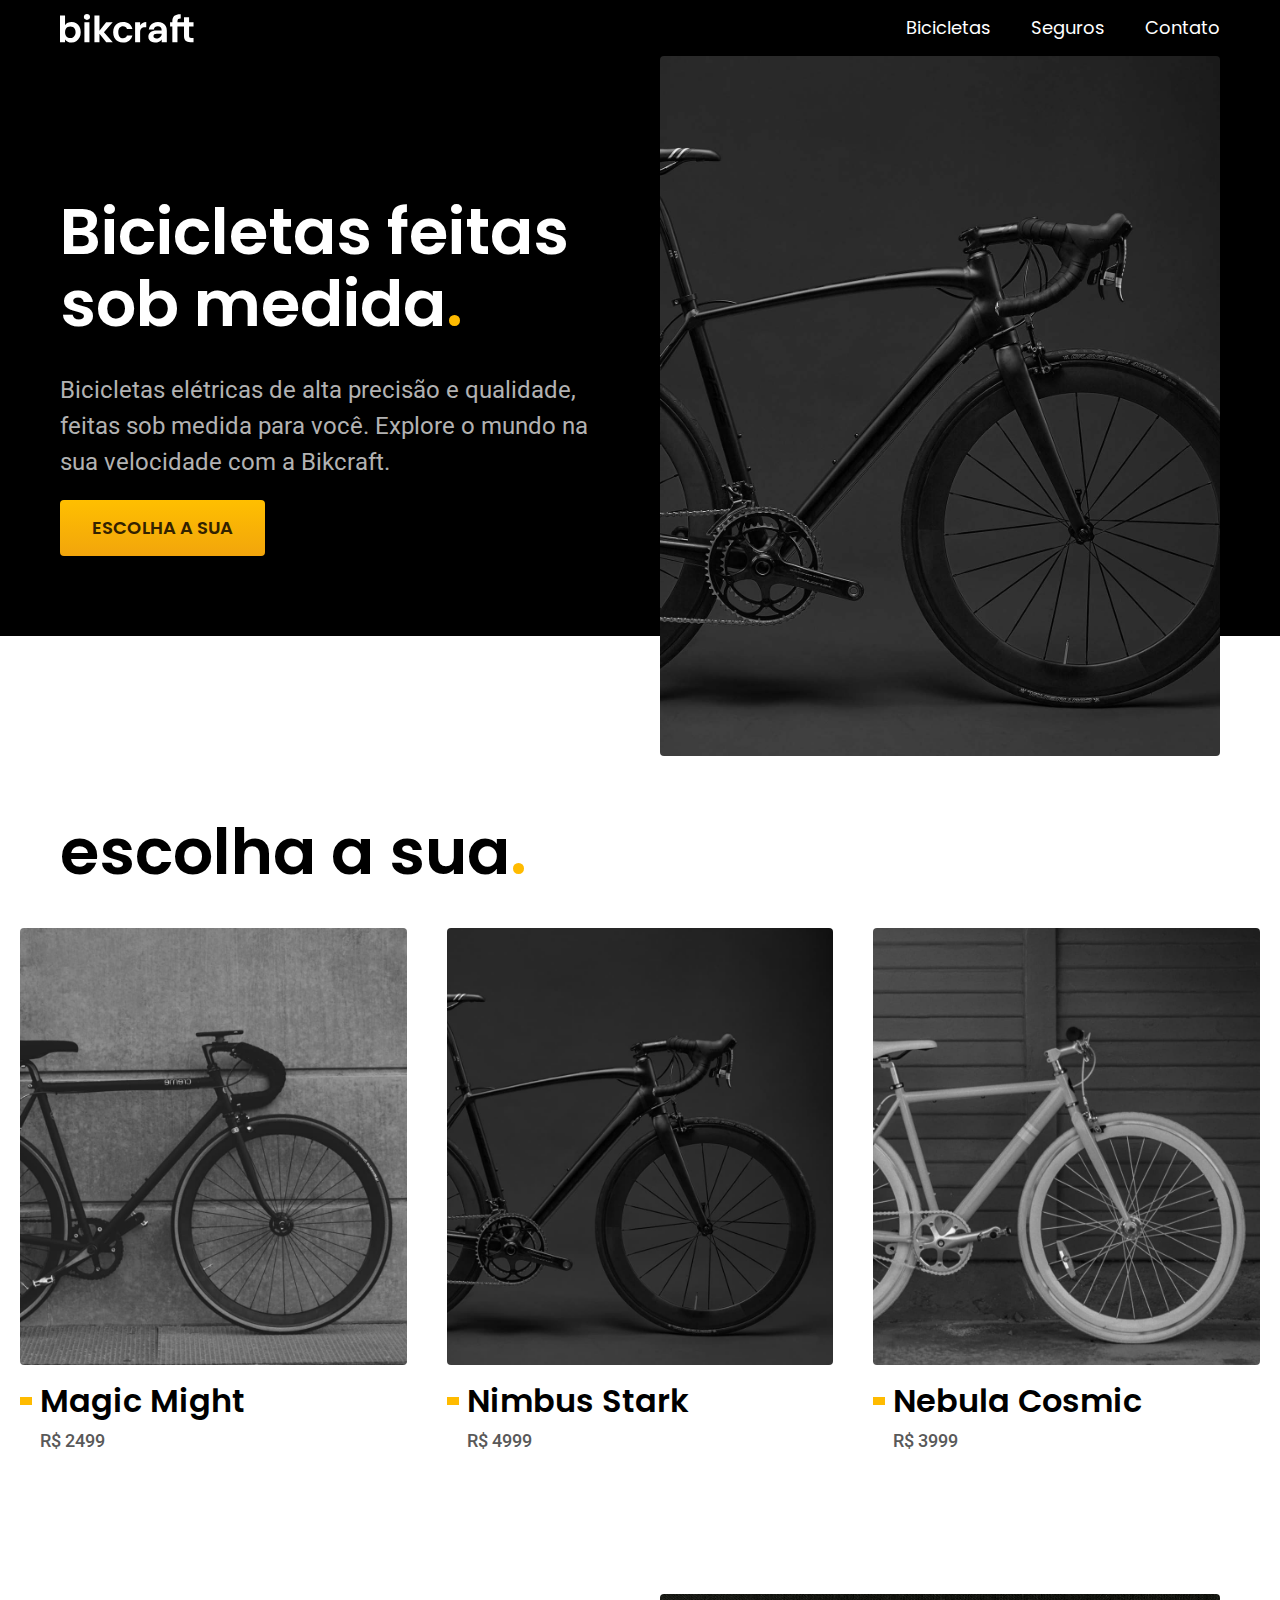
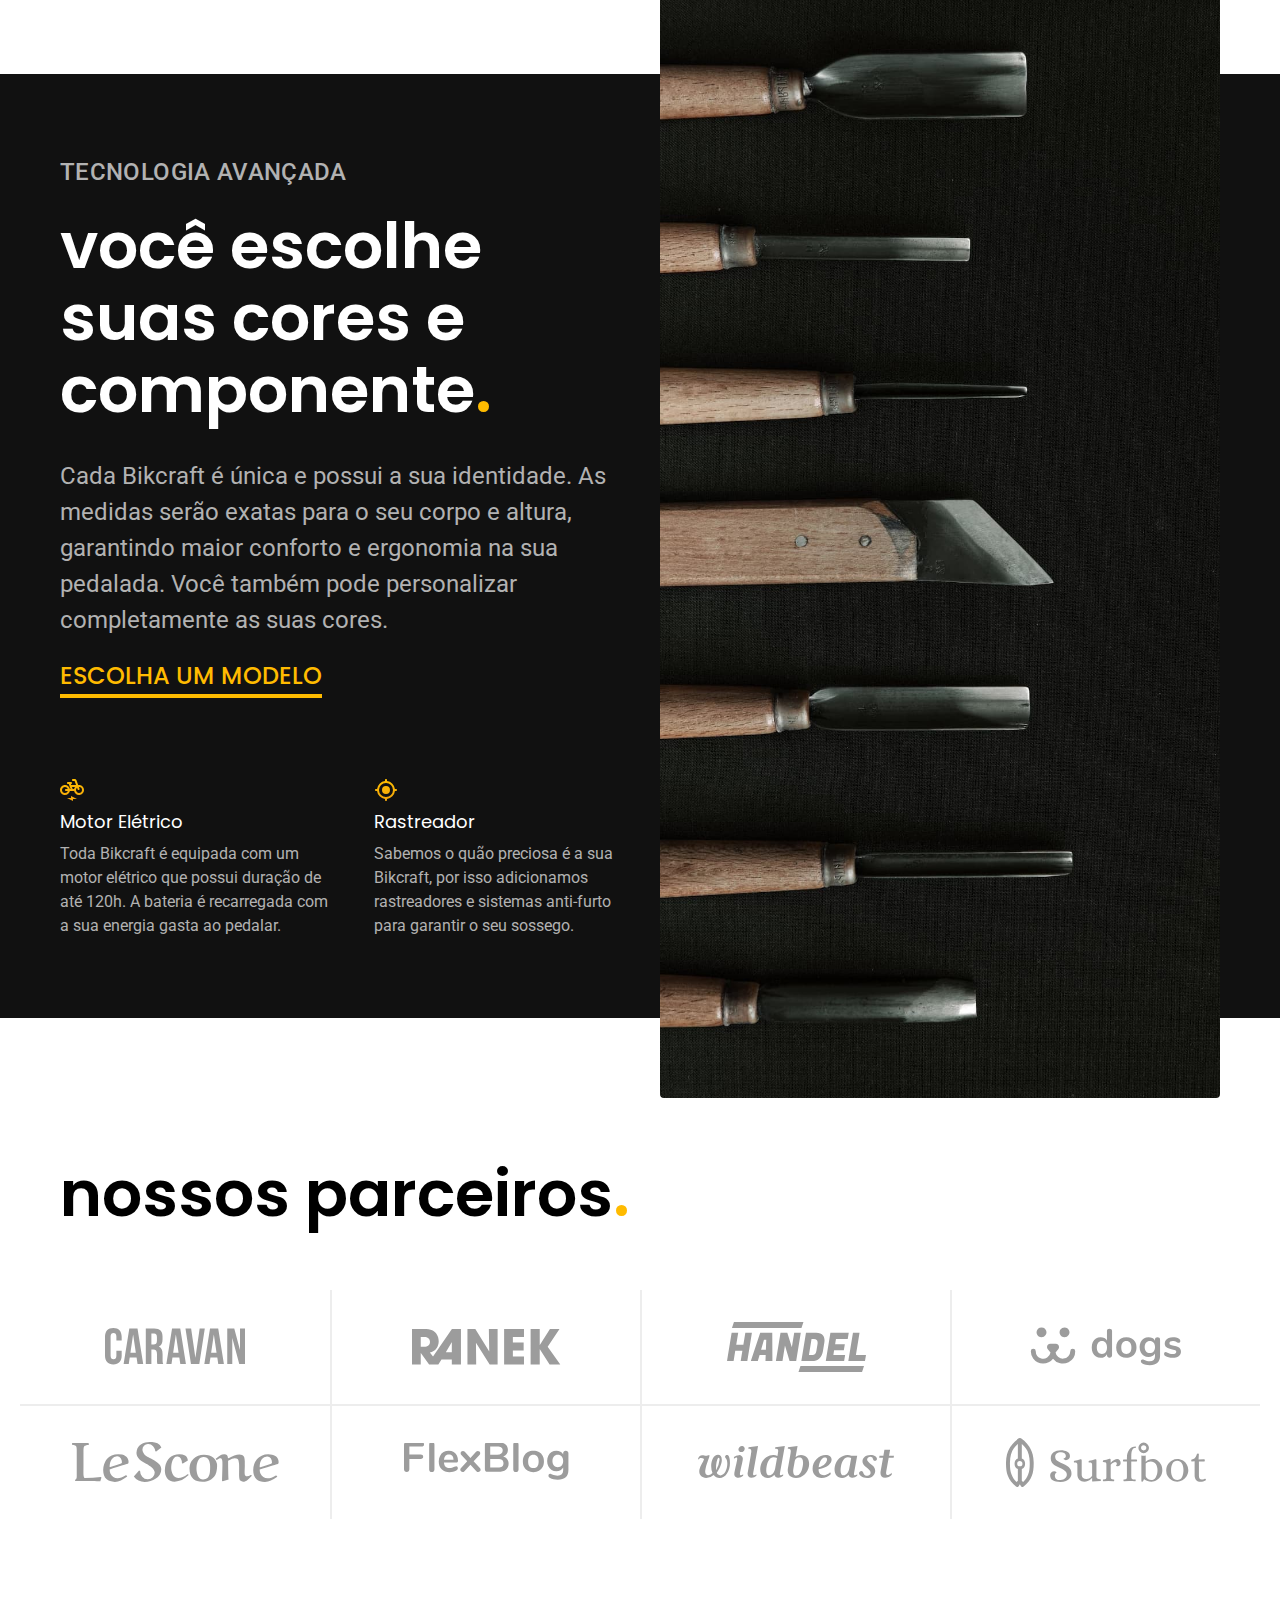
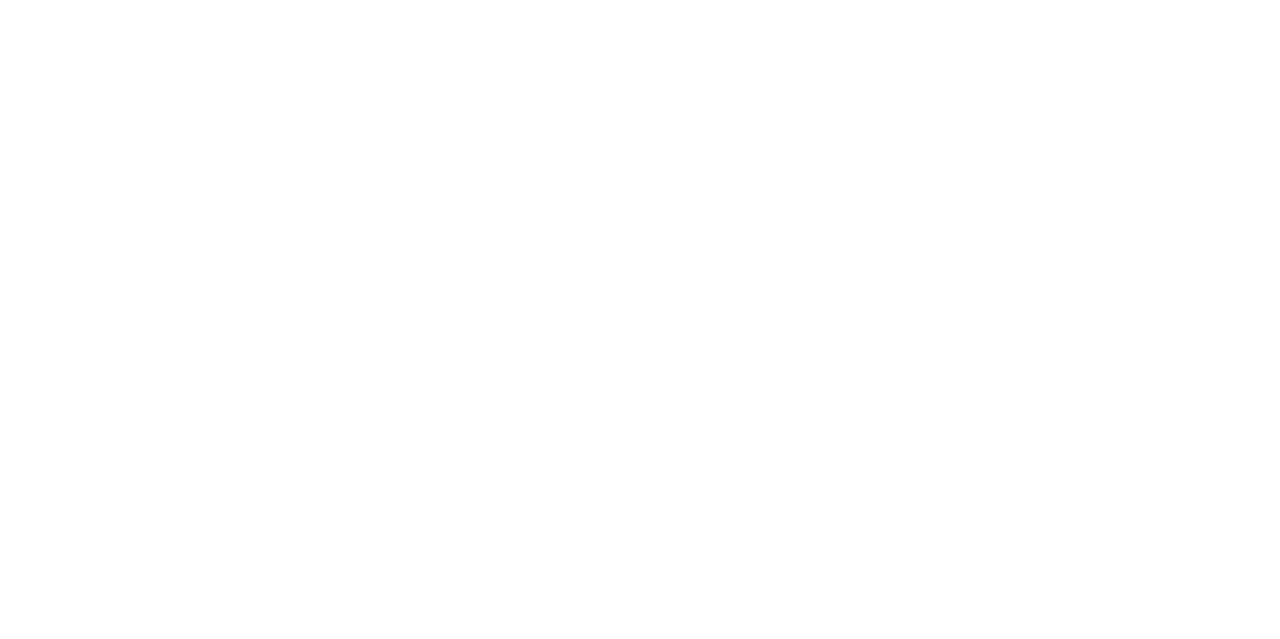
==== index.html @ c8e13d0a "partners section" ====
<!DOCTYPE html>
<html lang="pt-br">

<head>
  <meta charset="UTF-8">
  <meta http-equiv="X-UA-Compatible" content="IE=edge">
  <meta name="viewport" content="width=device-width, initial-scale=1.0">
  <meta name="description" content="Bicicletas elétricas de alta precisão e qualidade, feitas sob medida para você. Explore o mundo na sua velocidade com a Bikcraft.">
  <title>Bikcraft - Bicicletas Elétricas</title>
  <link rel="stylesheet" href="./css/style.css">
  <link rel="preconnect" href="https://fonts.googleapis.com">
  <link rel="preconnect" href="https://fonts.gstatic.com" crossorigin>
  <link href="https://fonts.googleapis.com/css2?family=Poppins:wght@400;600&family=Roboto:wght@400;500&display=swap" rel="stylesheet">
</head>

<body>

  <header class="header-bg">
    <div class="header container">
      <a href="./">
        <img src="./img/bikcraft.svg" alt="Bikcraft">
      </a>
      <nav aria-label="primaria">
        <ul class="header-menu font-1-m">
          <li><a href="./bicicletas.html">Bicicletas</a></li>
          <li><a href="./seguros.html">Seguros</a></li>
          <li><a href="./contato.html">Contato</a></li>
        </ul>
      </nav>
    </div>
  </header>

  <main class="intro-bg">
    <div class="intro container">
      <div class="intro-conteudo">
        <h1 class="font-1-xxl">Bicicletas feitas sob medida<span>.</span>
        </h1>
        <p class="font-2-l">Bicicletas elétricas de alta precisão e qualidade, feitas sob medida para você. Explore o mundo na sua velocidade com a Bikcraft.</p>
        <a class="botao" href="./bicicletas.html">Escolha a sua</a>
      </div>
      <div class="intro-img">
        <img src="./img/fotos/introducao.jpg" alt="Bicileta elétrica preta">
      </div>
    </div>
  </main>

  <article class="bicycle-list">
    <h2 class="container font-1-xxl">escolha a sua<span class="cor-p1">.</span></h2>

    <ul>
      <li>
        <a href="./bicycles/magic.html">
          <img src="./img/bicicletas/magic-home.jpg" alt="bicicleta preta">
          <h3 class="font-1-xl">Magic Might</h3>
          <span class="font-2-m cor-8">R$ 2499</span>
        </a>
      </li>

      <li>
        <a href="./bicycles/nimbus.html">
          <img src="./img/bicicletas/nimbus-home.jpg" alt="bicicleta preta">
          <h3 class="font-1-xl">Nimbus Stark</h3>
          <span class="font-2-m cor-8">R$ 4999</span>
        </a>
      </li>

      <li>
        <a href="./bicycles/nebula.html">
          <img src="./img/bicicletas/nebula-home.jpg" alt="bicicleta preta">
          <h3 class="font-1-xl">Nebula Cosmic</h3>
          <span class="font-2-m cor-8">R$ 3999</span>
        </a>
      </li>
    </ul>
  </article>

  <article class="tecnology-bg">
    <div class="tecnology container">
      <div class="tecnology-content">
        <span class="font-2-l-b cor-5">Tecnologia Avançada</span>
        <h2 class="font-1-xxl cor-0">
          você escolhe suas cores e componente<span class="cor-p1">.</span>
        </h2>
        <p class="font-2-l cor-5">
          Cada Bikcraft é única e possui a sua identidade. As medidas serão exatas para o seu corpo e altura, garantindo maior conforto e ergonomia na sua pedalada. Você também pode personalizar completamente as suas cores.
        </p>
        <a class="link" href="./bicicletas.html">Escolha um modelo</a>
        <div class="tecnology-advantages">
          <div>
            <img src="./img/icones/eletrica.svg" alt="">
            <h3 class="font-1-m cor-0">Motor Elétrico</h3>
            <p class="font-2-s cor-5">
              Toda Bikcraft é equipada com um motor elétrico que possui duração de até 120h. A bateria é recarregada com a sua energia gasta ao pedalar.
            </p>
          </div>
          <div>
            <img src="./img/icones/rastreador.svg" alt="">
            <h3 class="font-1-m cor-0">Rastreador</h3>
            <p class="font-2-s cor-5">
              Sabemos o quão preciosa é a sua Bikcraft, por isso adicionamos rastreadores e sistemas anti-furto para garantir o seu sossego.
            </p>
          </div>
        </div>
      </div>
      <div class="tecnology-image">
        <img src="./img/fotos/tecnologia.jpg" alt="ferramentas para construção das bicicletas">
      </div>
    </div>
  </article>

  <section class="partners" aria-label="Nossos Parceiros">
    <h2 class="container font-1-xxl">nossos parceiros<span class="cor-p1">.</span></h2>

    <ul>
      <li><img src="./img/parceiros/caravan.svg" alt="Caravan"></li>
      <li><img src="./img/parceiros/ranek.svg" alt="Ranek"></li>
      <li><img src="./img/parceiros/handel.svg" alt="Handel"></li>
      <li><img src="./img/parceiros/dogs.svg" alt="Dogs"></li>
      <li><img src="./img/parceiros/lescone.svg" alt="Lescone"></li>
      <li><img src="./img/parceiros/flexblog.svg" alt="Flexblog"></li>
      <li><img src="./img/parceiros/wildbeast.svg" alt="Wildbeast"></li>
      <li><img src="./img/parceiros/surfbot.svg" alt="Surfbot"></li>
    </ul>

  </section>

</body>

</html>
---- css/style.css ----
/******************** GENERAL ********************/
@import './general/general.css';
@import './general/header.css';
@import './utilities/components.css';
@import './utilities/typography.css';
@import './utilities/colors.css';

/********************** HOME *********************/
@import './home/introduction.css';
@import './home/tecnology.css';
@import './home/partners.css';

/********************** BICYCLES *********************/
@import './bicycle/bicycle-list.css';
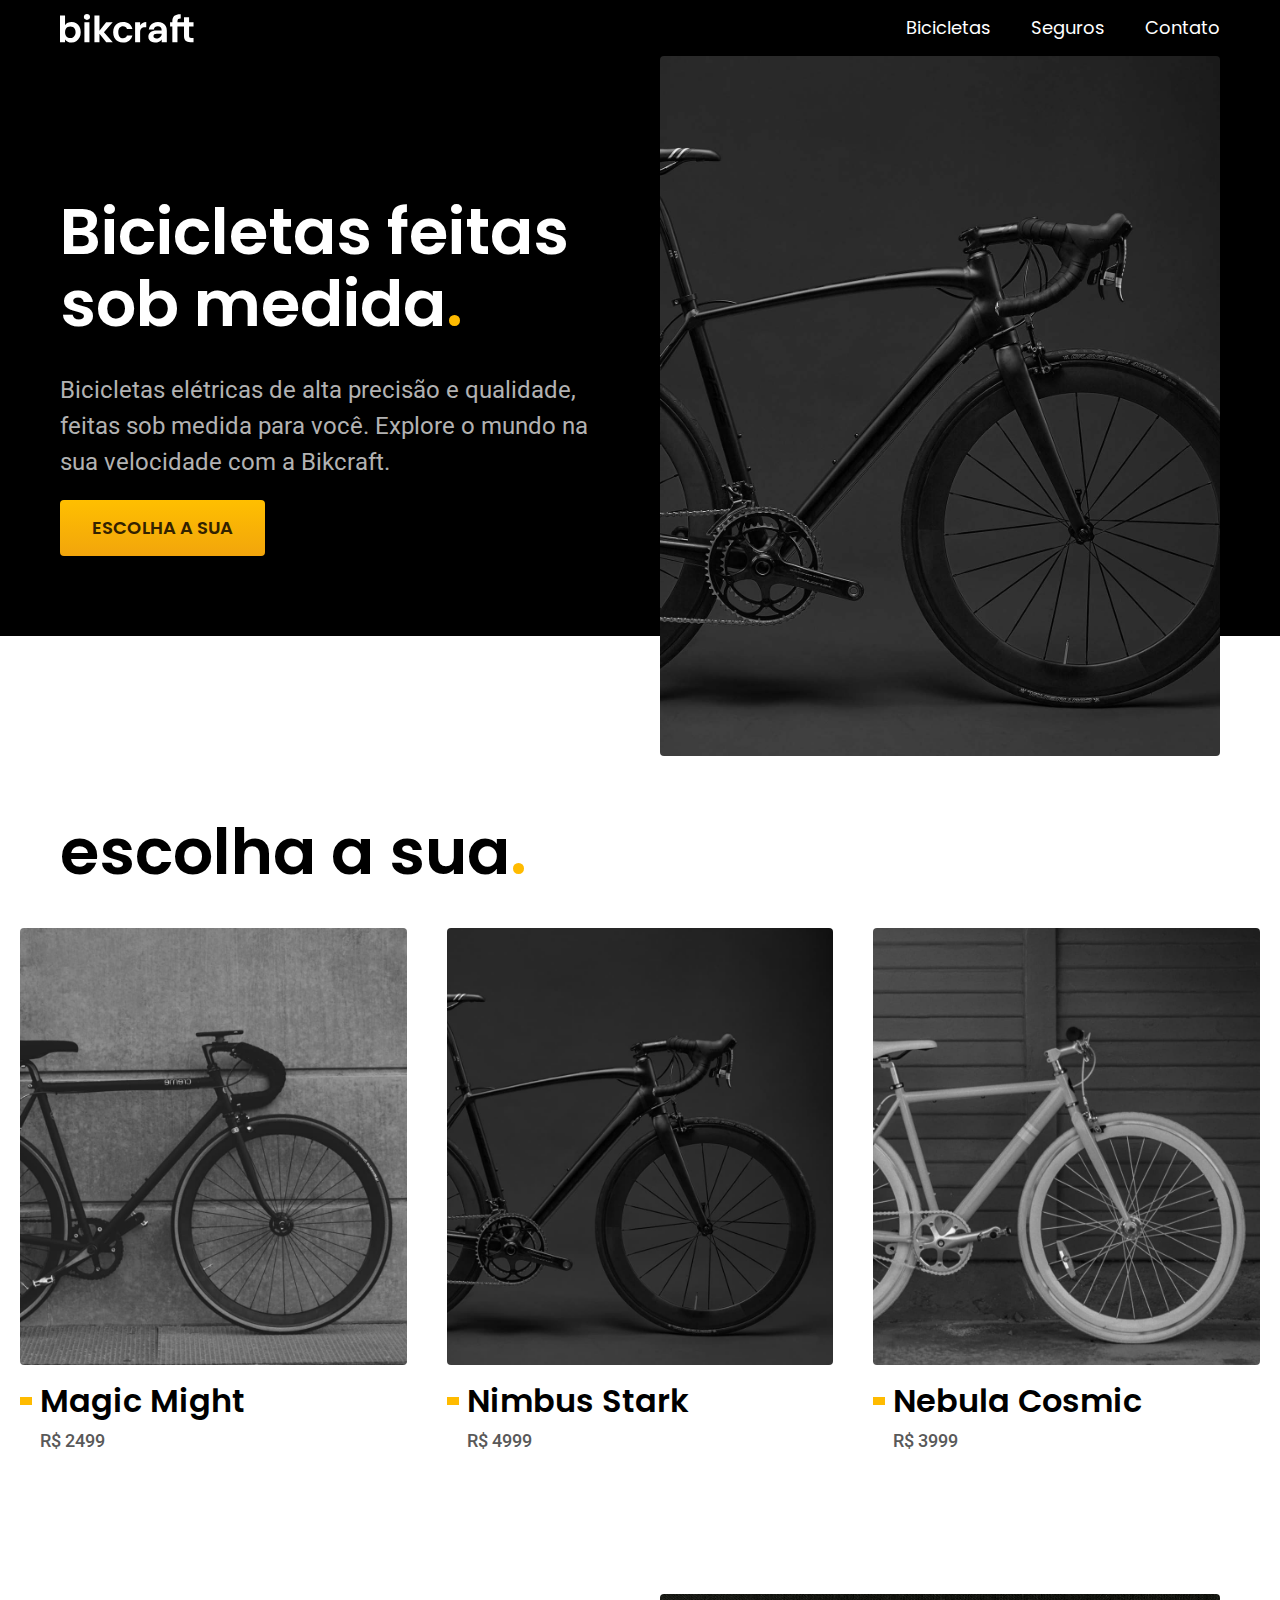
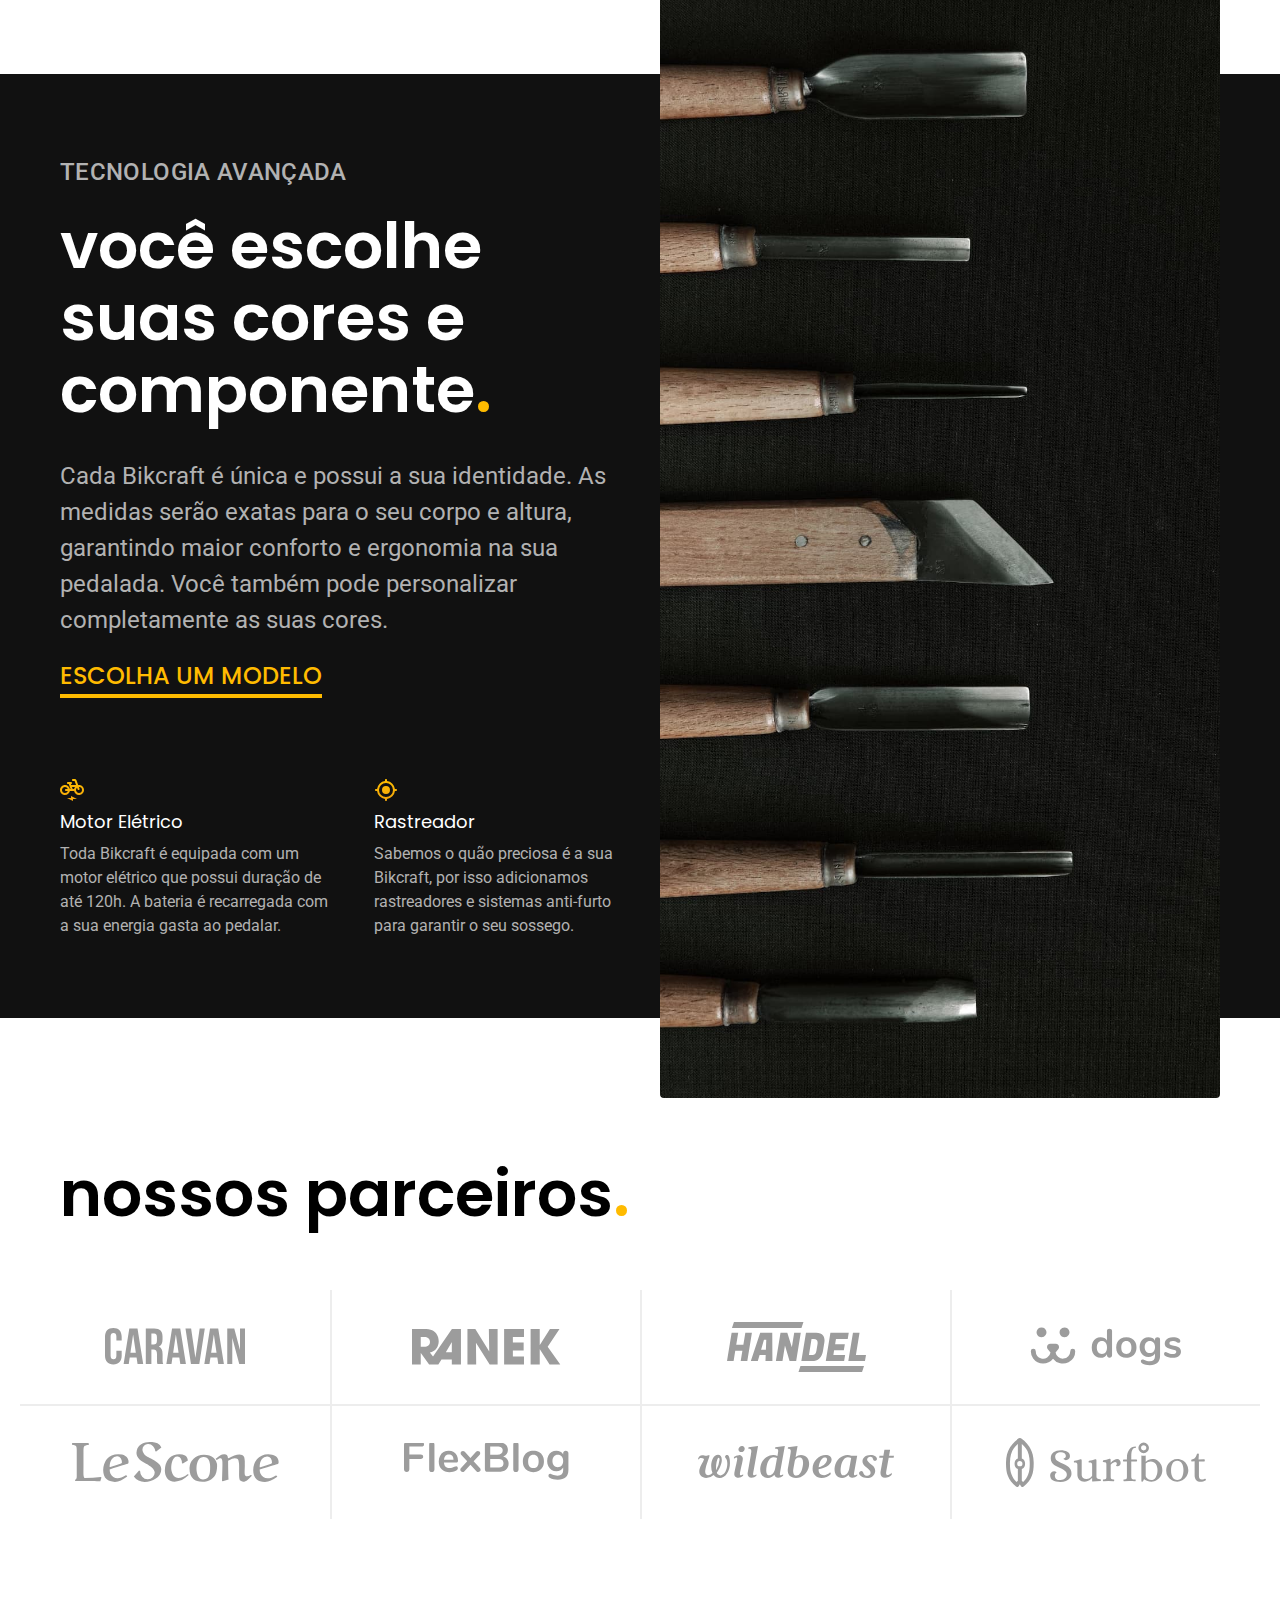
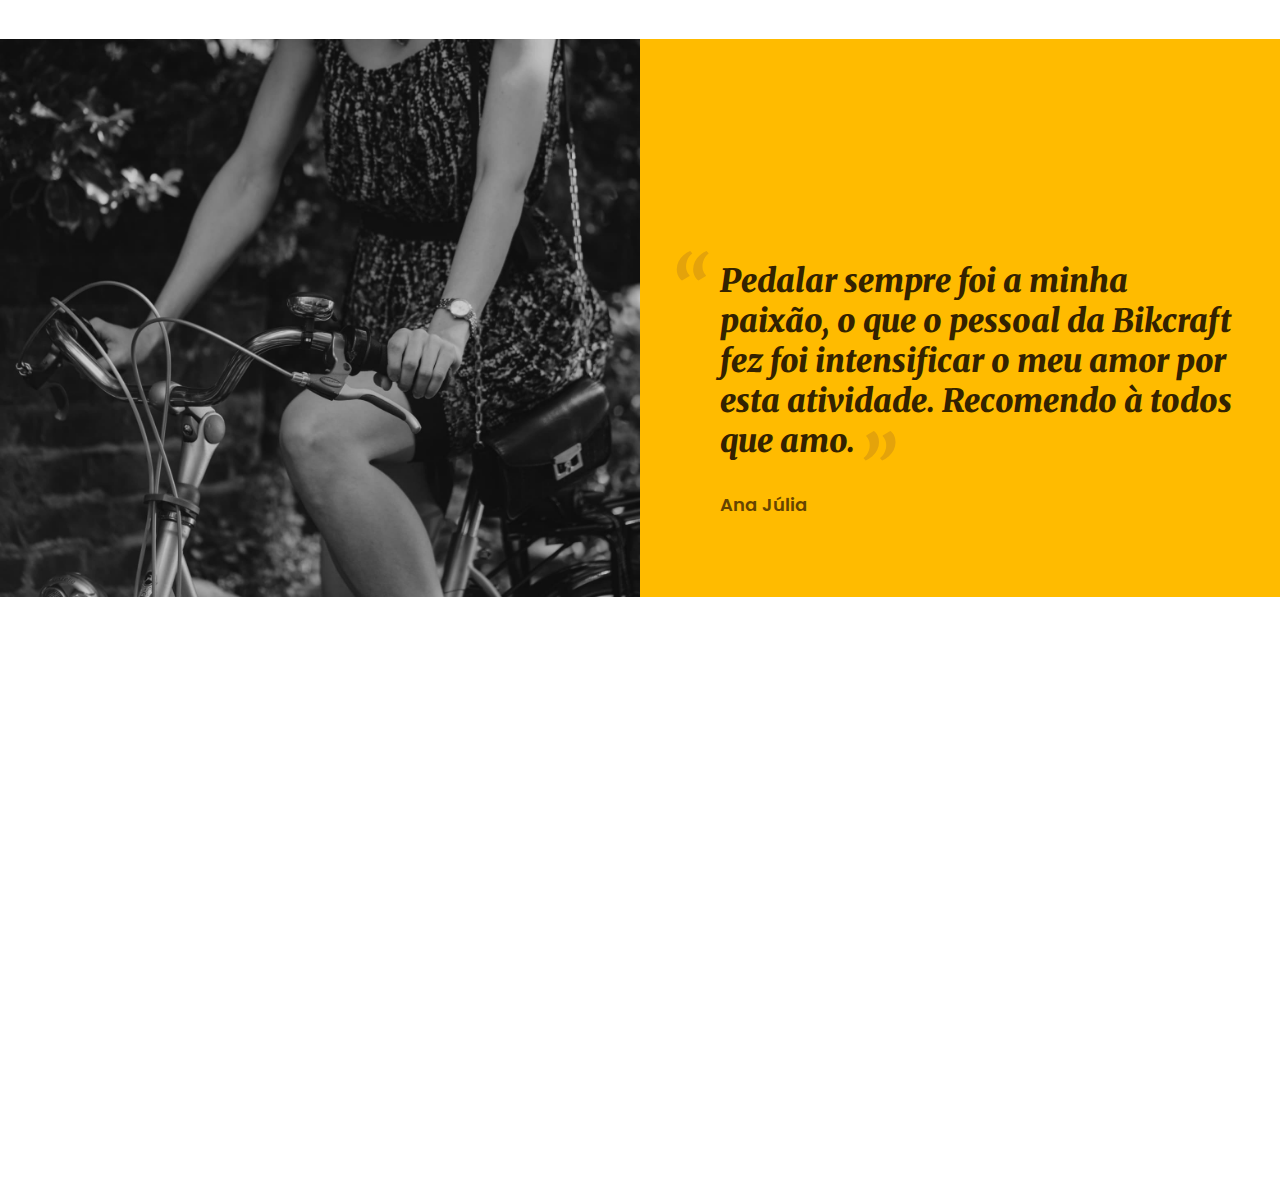
==== commit d1807560: "testimonial" ====
--- a/index.html
+++ b/index.html
@@ -10,7 +10,7 @@
   <link rel="stylesheet" href="./css/style.css">
   <link rel="preconnect" href="https://fonts.googleapis.com">
   <link rel="preconnect" href="https://fonts.gstatic.com" crossorigin>
-  <link href="https://fonts.googleapis.com/css2?family=Poppins:wght@400;600&family=Roboto:wght@400;500&display=swap" rel="stylesheet">
+  <link href="https://fonts.googleapis.com/css2?family=Merriweather:ital,wght@1,900&family=Poppins:ital,wght@0,400;1,600&family=Roboto:wght@400;500&display=swap" rel="stylesheet">
 </head>
 
 <body>
@@ -110,7 +110,6 @@
 
   <section class="partners" aria-label="Nossos Parceiros">
     <h2 class="container font-1-xxl">nossos parceiros<span class="cor-p1">.</span></h2>
-
     <ul>
       <li><img src="./img/parceiros/caravan.svg" alt="Caravan"></li>
       <li><img src="./img/parceiros/ranek.svg" alt="Ranek"></li>
@@ -121,7 +120,18 @@
       <li><img src="./img/parceiros/wildbeast.svg" alt="Wildbeast"></li>
       <li><img src="./img/parceiros/surfbot.svg" alt="Surfbot"></li>
     </ul>
+  </section>
 
+  <section class="testimonial" aria-label="Depoimentos">
+    <div>
+      <img src="./img/fotos/depoimento.jpg" alt="Pessoa pedalando bicleta Bikecraft">
+    </div>
+    <div class="testimonial-content">
+      <blockquote class="font-1-xl cor-p5">
+        <p>Pedalar sempre foi a minha paixão, o que o pessoal da Bikcraft fez foi intensificar o meu amor por esta atividade. Recomendo à todos que amo.</p>
+      </blockquote>
+      <span class="font-1-m-b cor-p4">Ana Júlia</span>
+    </div>
   </section>
 
 </body>
--- a/css/style.css
+++ b/css/style.css
@@ -9,6 +9,7 @@
 @import './home/introduction.css';
 @import './home/tecnology.css';
 @import './home/partners.css';
+@import './home/testimonial.css';
 
 /********************** BICYCLES *********************/
 @import './bicycle/bicycle-list.css';
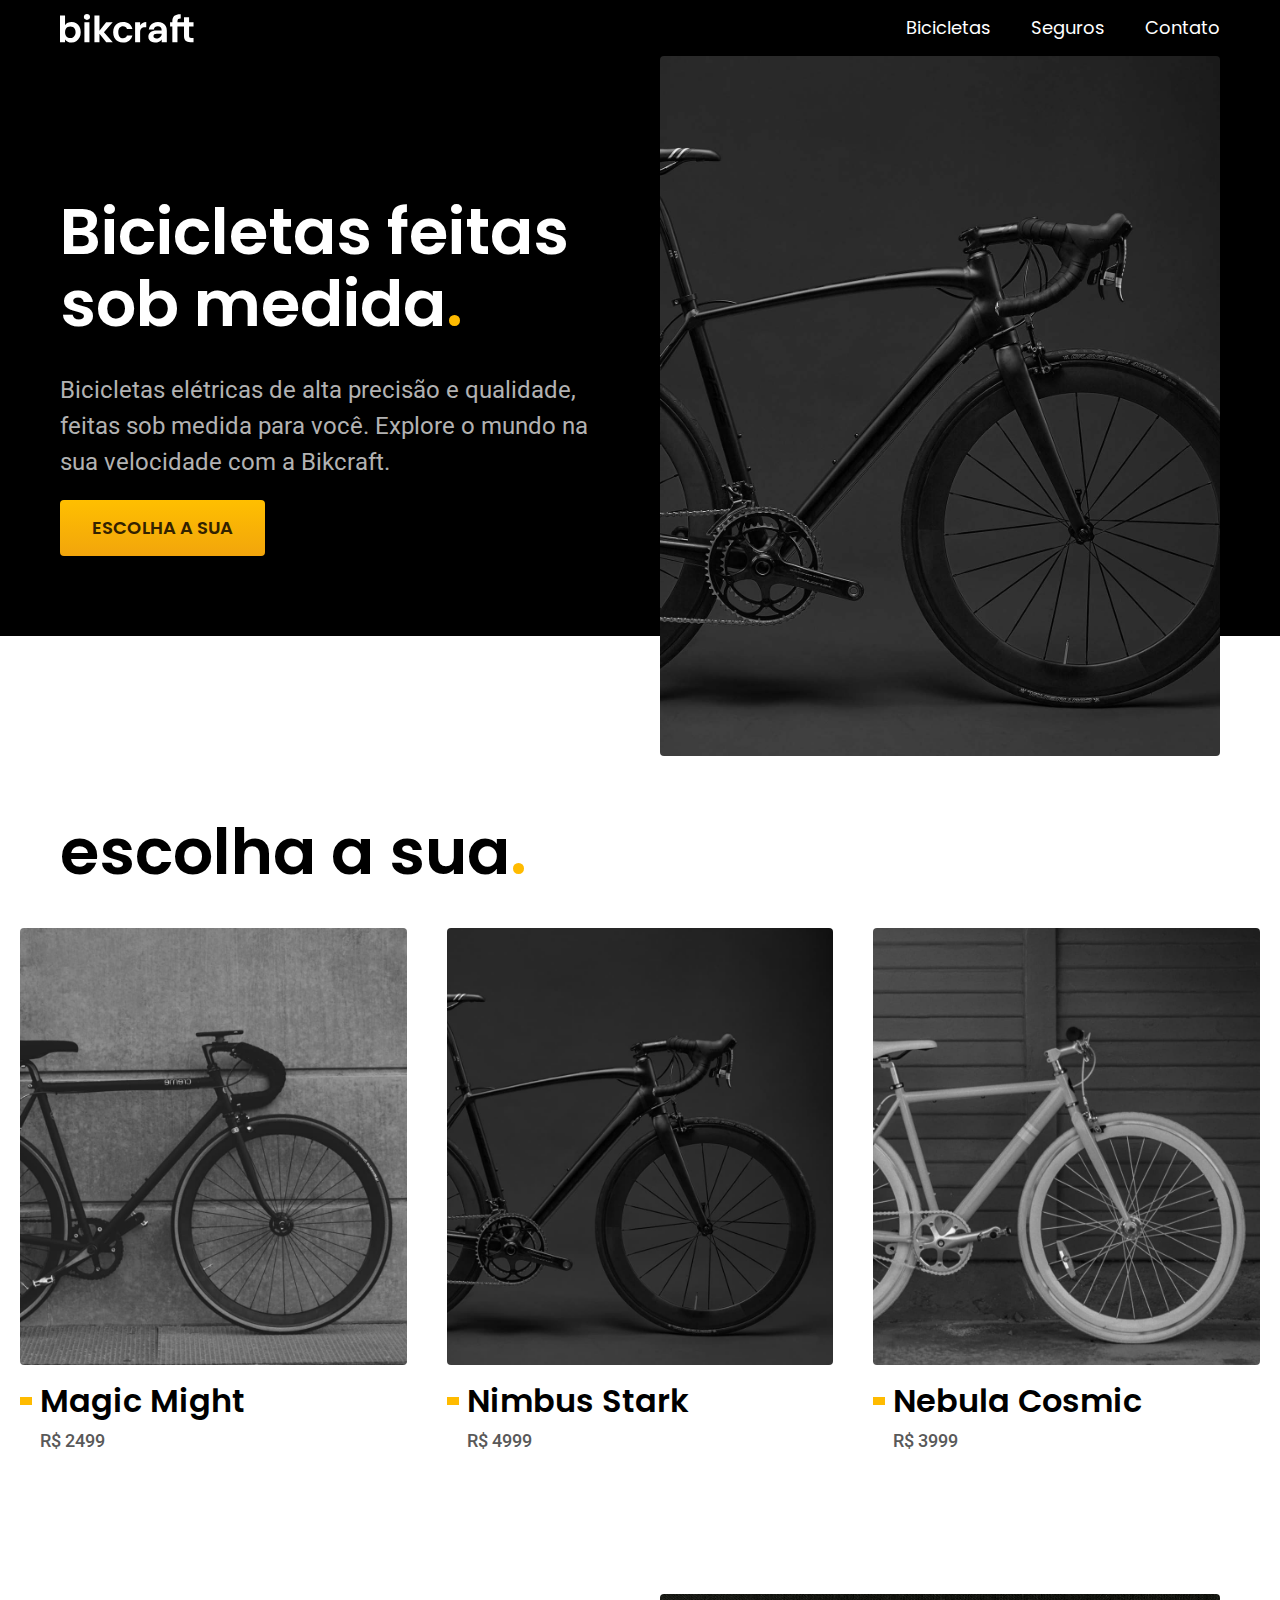
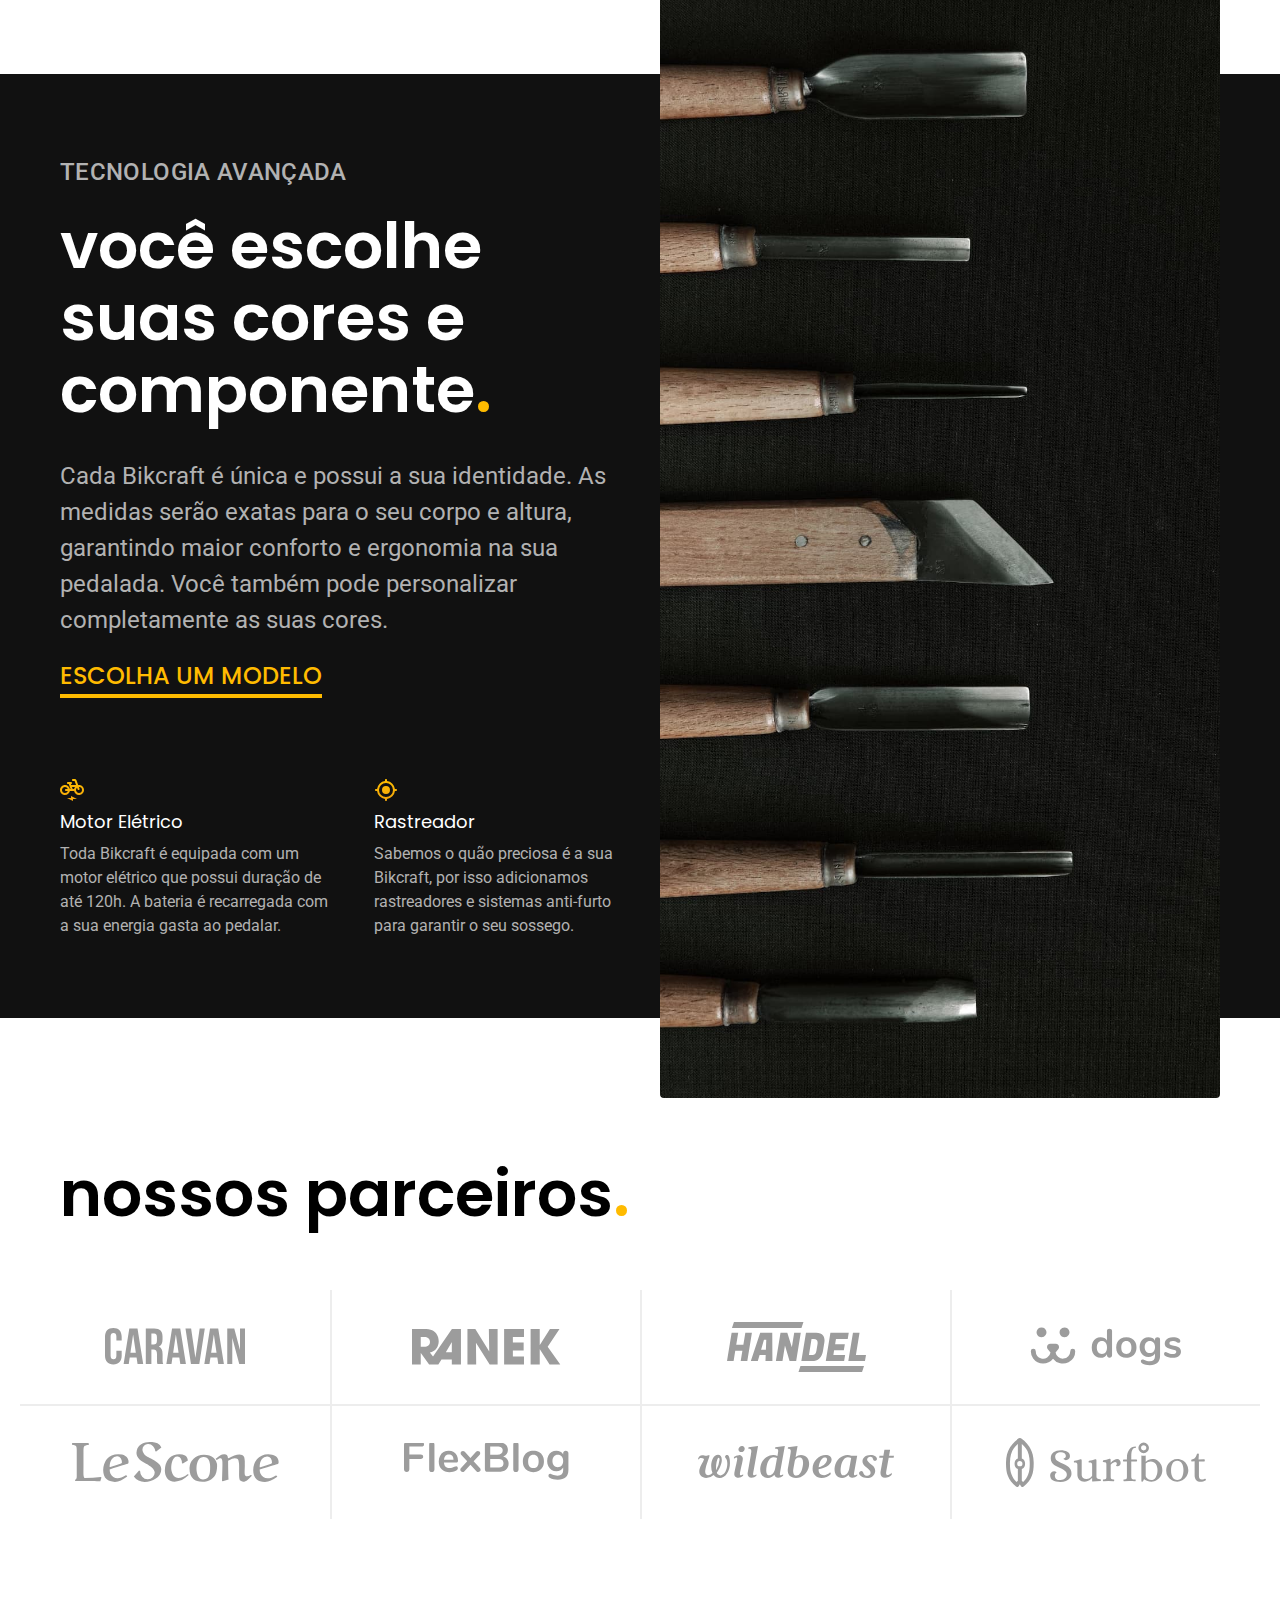
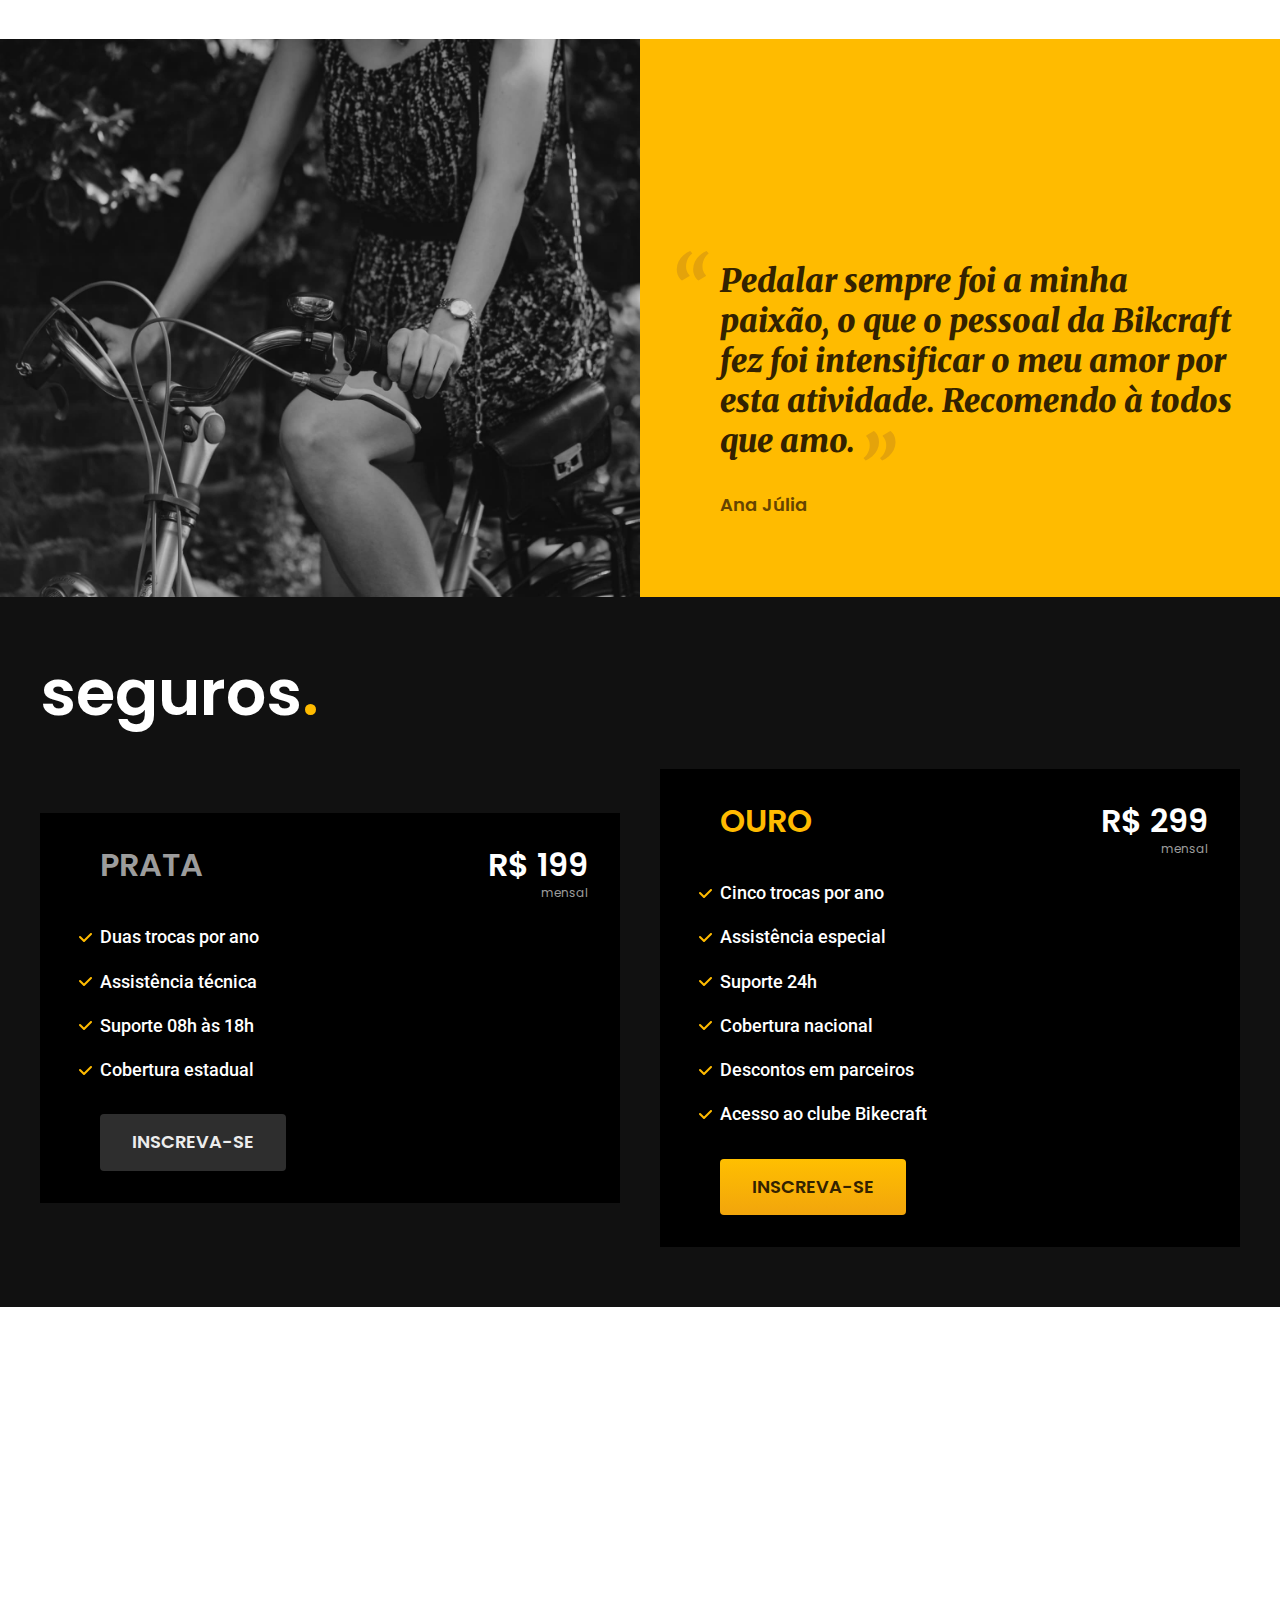
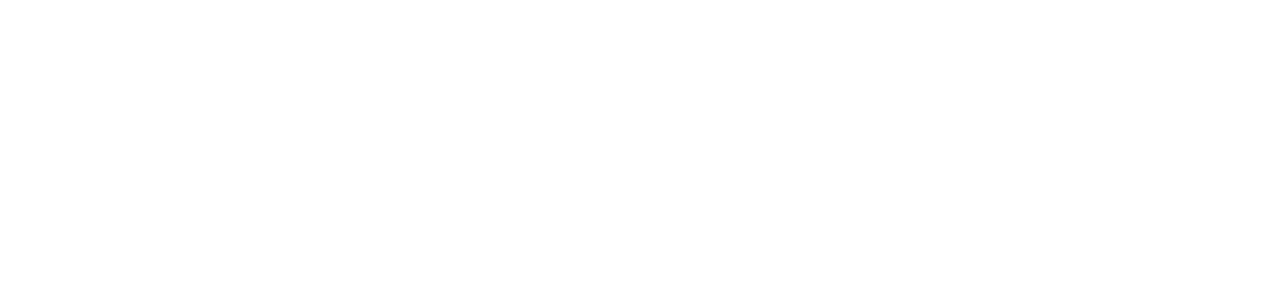
==== commit 0b931baa: "insurance" ====
--- a/index.html
+++ b/index.html
@@ -134,6 +134,36 @@
     </div>
   </section>
 
+  <article class="insurance-bg">
+    <div class="insurance container">
+      <h2 class="font-1-xxl cor-0">seguros<span class="cor-p1">.</span></h2>
+      <div class="insurance-itens">
+        <h3 class="font-1-xl cor-6">PRATA</h3>
+        <span class="font-1-xl cor-0">R$ 199<span class="font-1-xs cor-6">mensal</span></span>
+        <ul class="font-2-m cor-0">
+          <li>Duas trocas por ano</li>
+          <li>Assistência técnica</li>
+          <li>Suporte 08h às 18h</li>
+          <li>Cobertura estadual</li>
+        </ul>
+        <a class="botao secundary" href="./orcamento.html">Inscreva-se</a>
+      </div>
+      <div class="insurance-itens">
+        <h3 class="font-1-xl cor-p1">OURO</h3>
+        <span class="font-1-xl cor-0">R$ 299<span class="font-1-xs cor-6">mensal</span></span>
+        <ul class="font-2-m cor-0">
+          <li>Cinco trocas por ano</li>
+          <li>Assistência especial</li>
+          <li>Suporte 24h</li>
+          <li>Cobertura nacional</li>
+          <li>Descontos em parceiros</li>
+          <li>Acesso ao clube Bikecraft</li>
+        </ul>
+        <a class="botao" href="./orcamento.html">Inscreva-se</a>
+      </div>
+    </div>
+  </article>
+
 </body>
 
 </html>--- a/css/style.css
+++ b/css/style.css
@@ -13,3 +13,6 @@
 
 /********************** BICYCLES *********************/
 @import './bicycle/bicycle-list.css';
+
+/********************** INSURANCES *********************/
+@import './insurance/insurance.css';
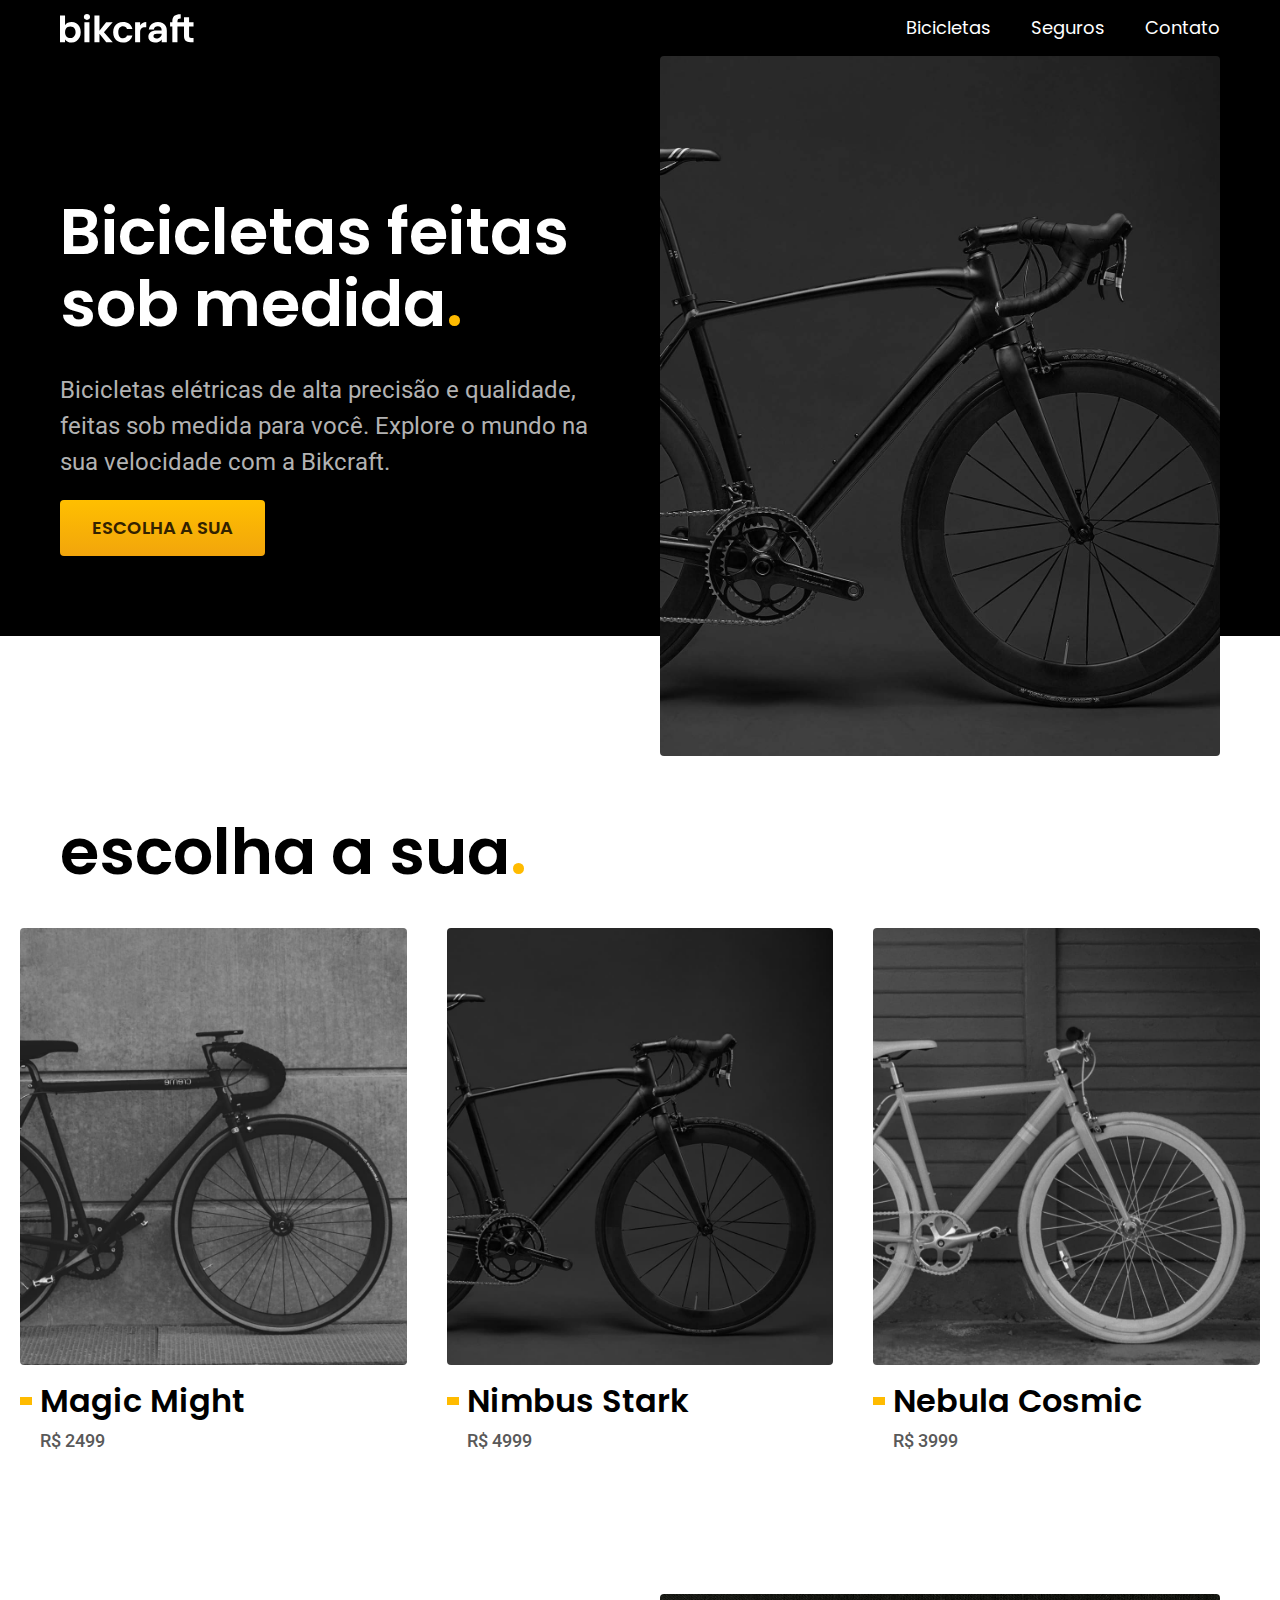
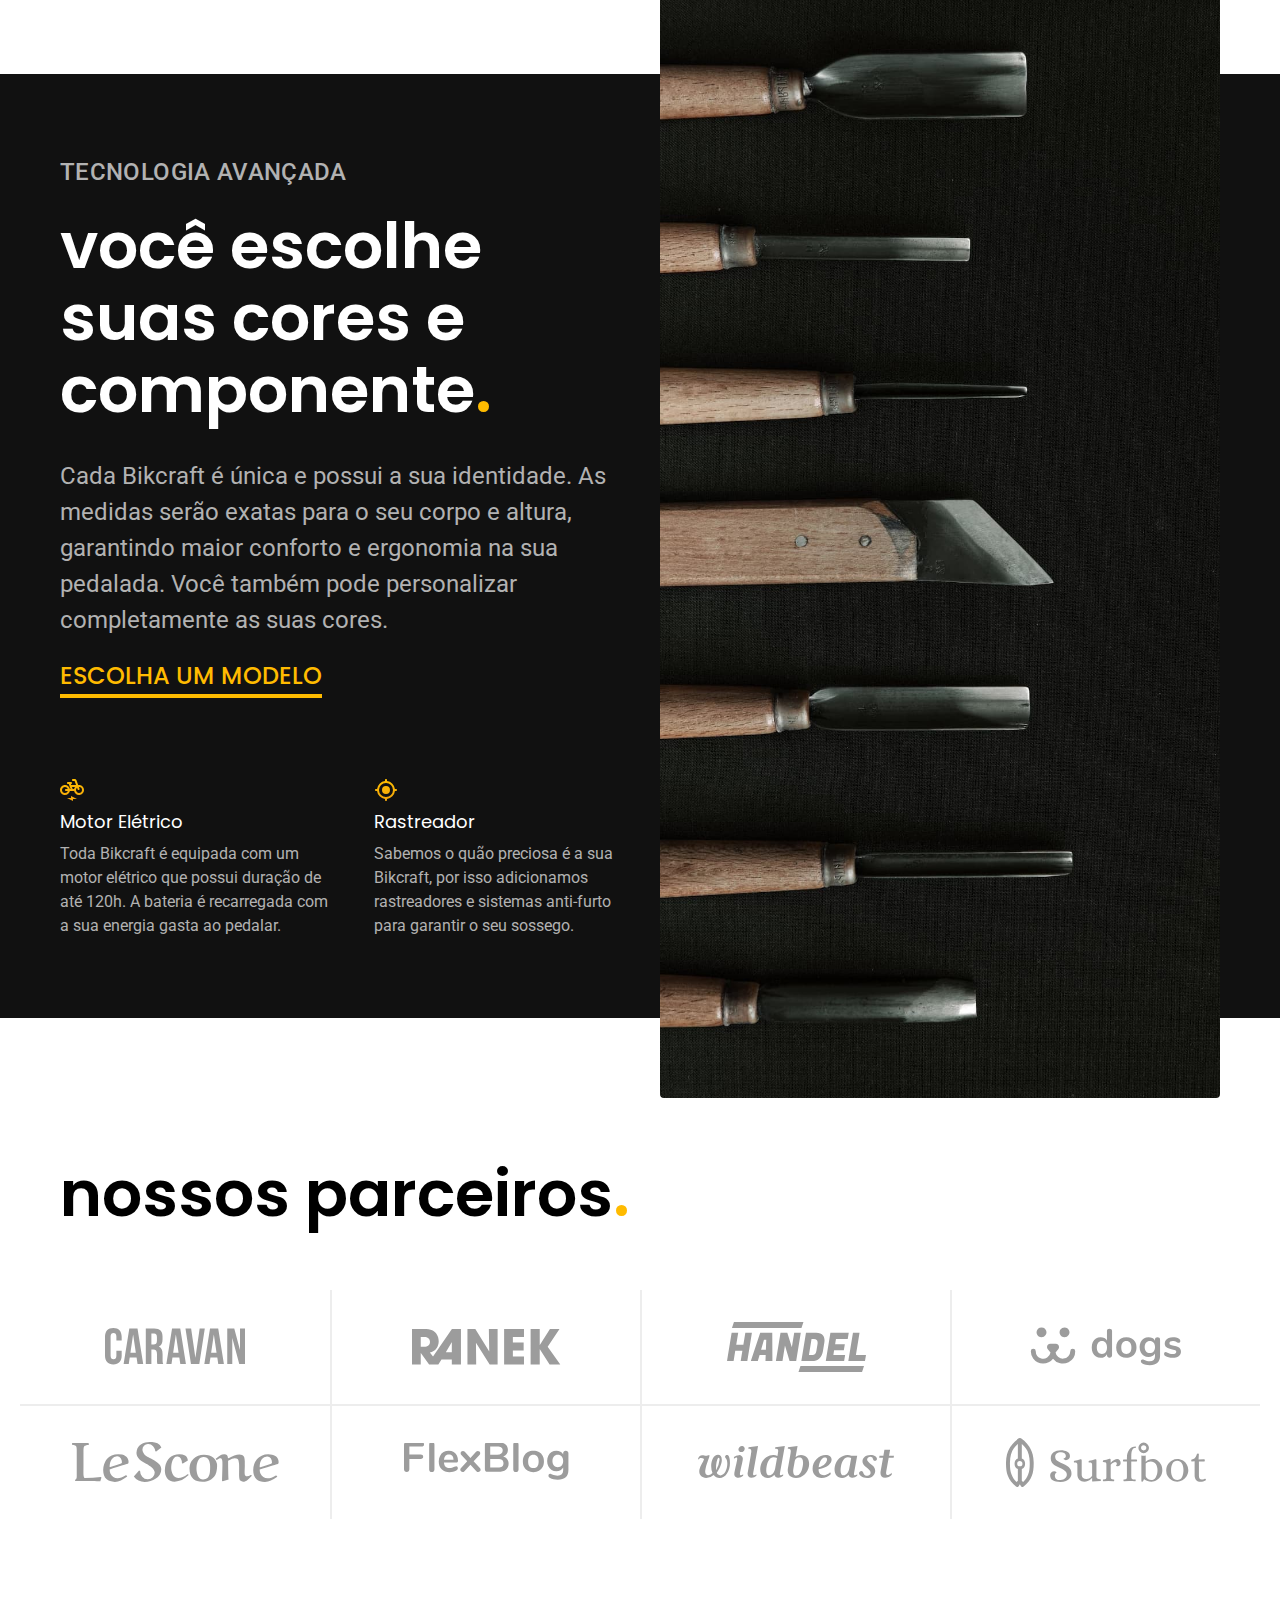
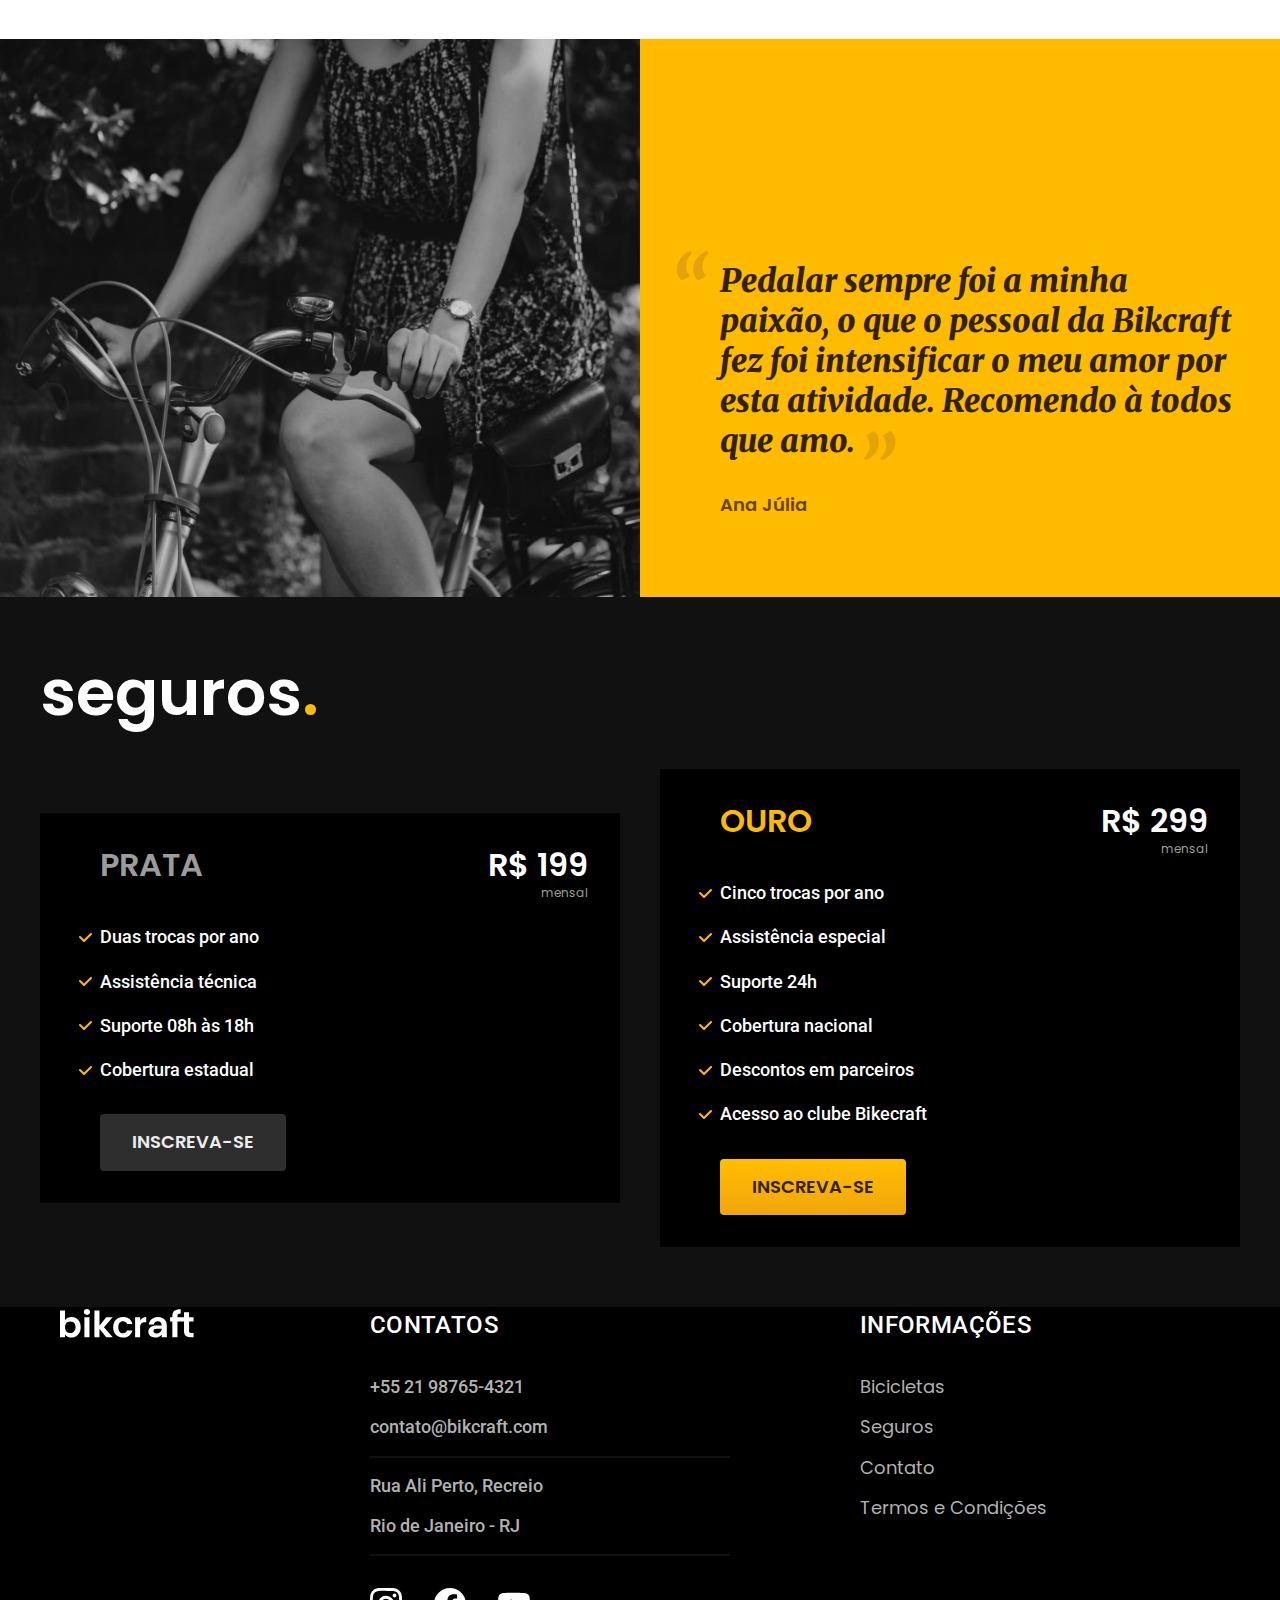
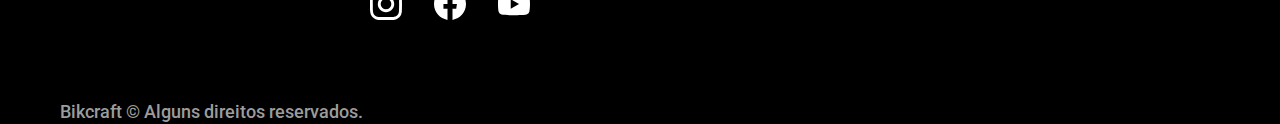
==== commit 8de7fd5e: "page home done" ====
--- a/index.html
+++ b/index.html
@@ -164,6 +164,44 @@
     </div>
   </article>
 
+  <footer class="footer-bg">
+    <div class="footer container">
+      <img src="./img/bikcraft.svg" alt="Bikecraft">
+      <div class="footer-contact">
+        <h3 class="font-2-l-b cor-0">Contatos</h3>
+        <ul class="font-2-m cor-5">
+          <li><a href="tel:+55(21)98765-4321">+55 21 98765-4321</a></li>
+          <li><a href="mailto:contato@bikcraft.com">contato@bikcraft.com</a></li>
+          <li>Rua Ali Perto, Recreio</li>
+          <li>Rio de Janeiro - RJ</li>
+        </ul>
+        <div class="footer-social">
+          <a href="https://www.instagram.com">
+            <img src="./img/redes/instagram.svg" alt="Logo Instagram">
+          </a>
+          <a href="https://www.facebook.com">
+            <img src="./img/redes/facebook.svg" alt="Logo facebook">
+          </a>
+          <a href="https://www.youtube.com">
+            <img src="./img/redes/youtube.svg" alt="Logo Youtube">
+          </a>
+        </div>
+      </div>
+      <div class="footer-info">
+        <h3 class="font-2-l-b cor-0">Informações</h3>
+        <nav>
+          <ul class="font-1-m cor-5">
+            <li><a href="./bicicletas.html">Bicicletas</a></li>
+            <li><a href="./seguros.html">Seguros</a></li>
+            <li><a href="./contato.html">Contato</a></li>
+            <li><a href="./termos.html">Termos e Condições</a></li>
+          </ul>
+        </nav>
+      </div>
+      <p class="footer-copy font-2-m cor-6">Bikcraft © Alguns direitos reservados.</p>
+    </div>
+  </footer>
+
 </body>
 
 </html>--- a/css/style.css
+++ b/css/style.css
@@ -1,6 +1,7 @@
 /******************** GENERAL ********************/
 @import './general/general.css';
 @import './general/header.css';
+@import './general/footer.css';
 @import './utilities/components.css';
 @import './utilities/typography.css';
 @import './utilities/colors.css';
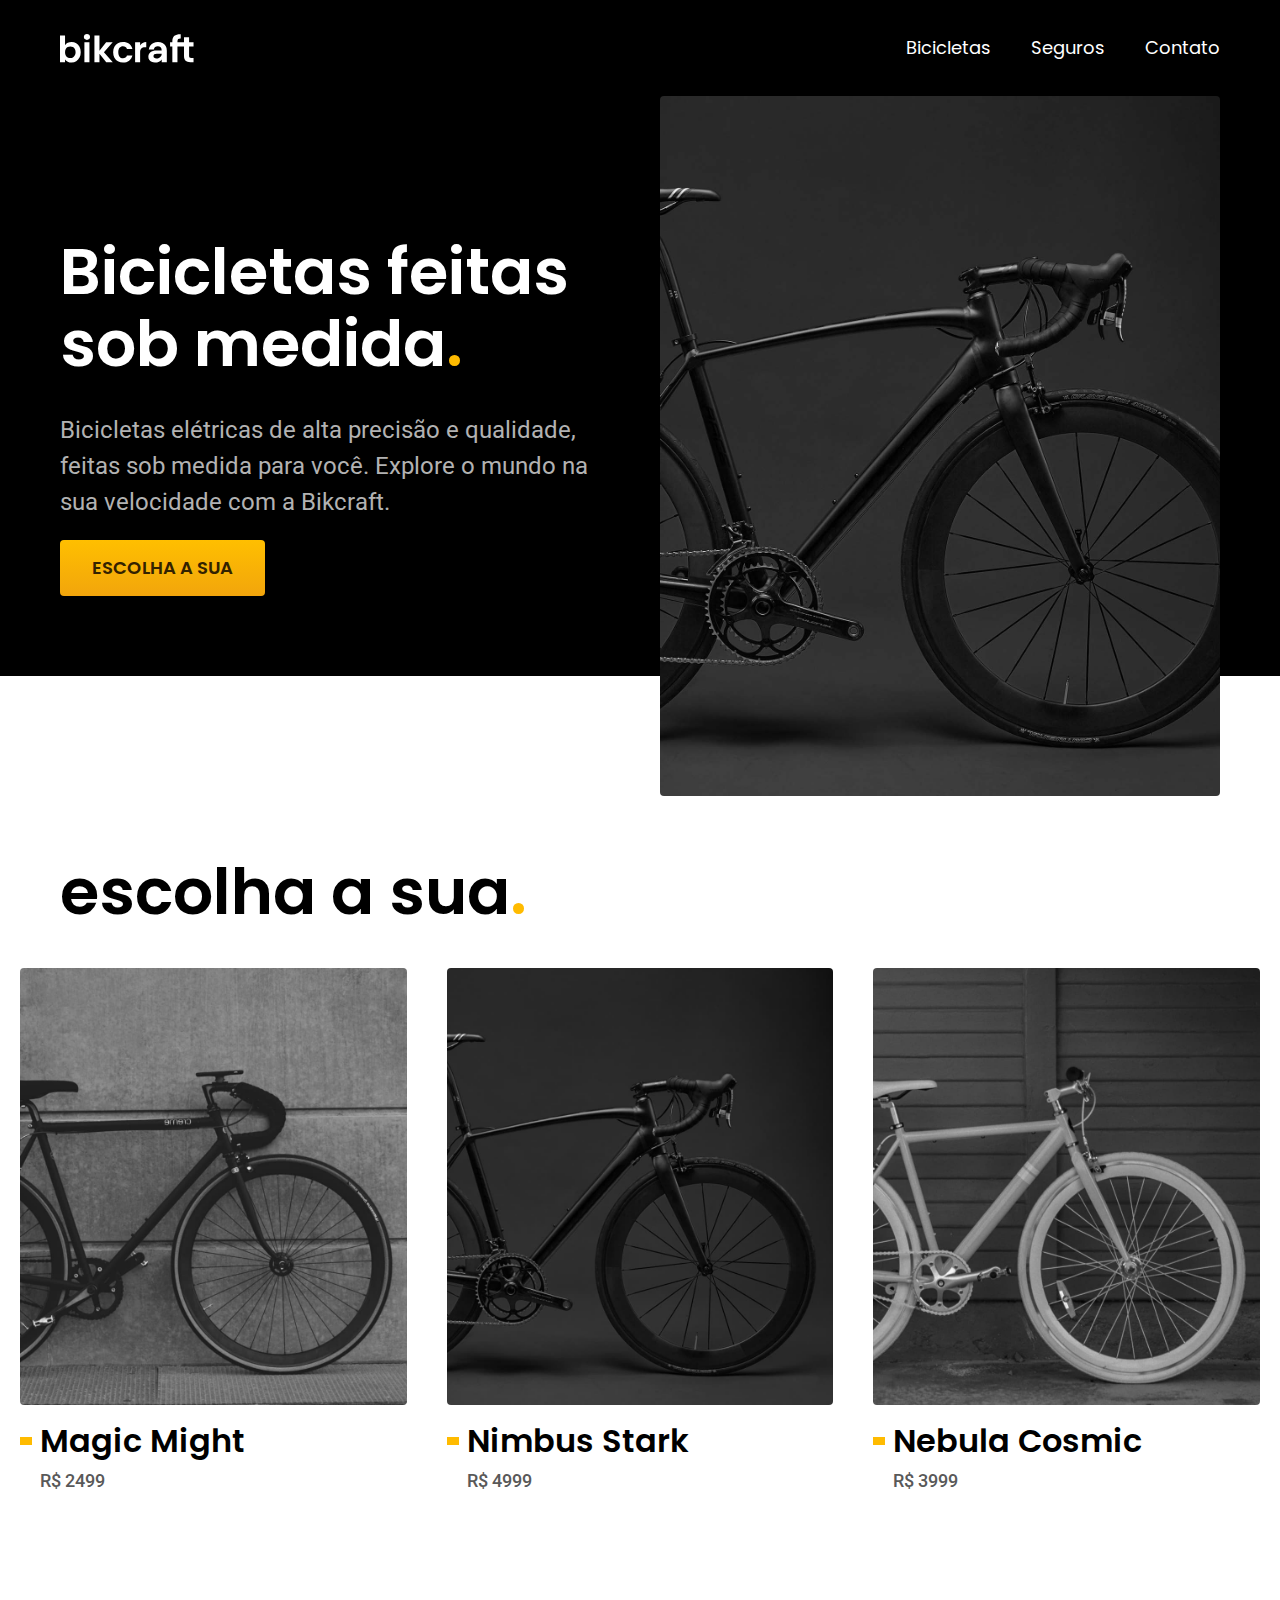
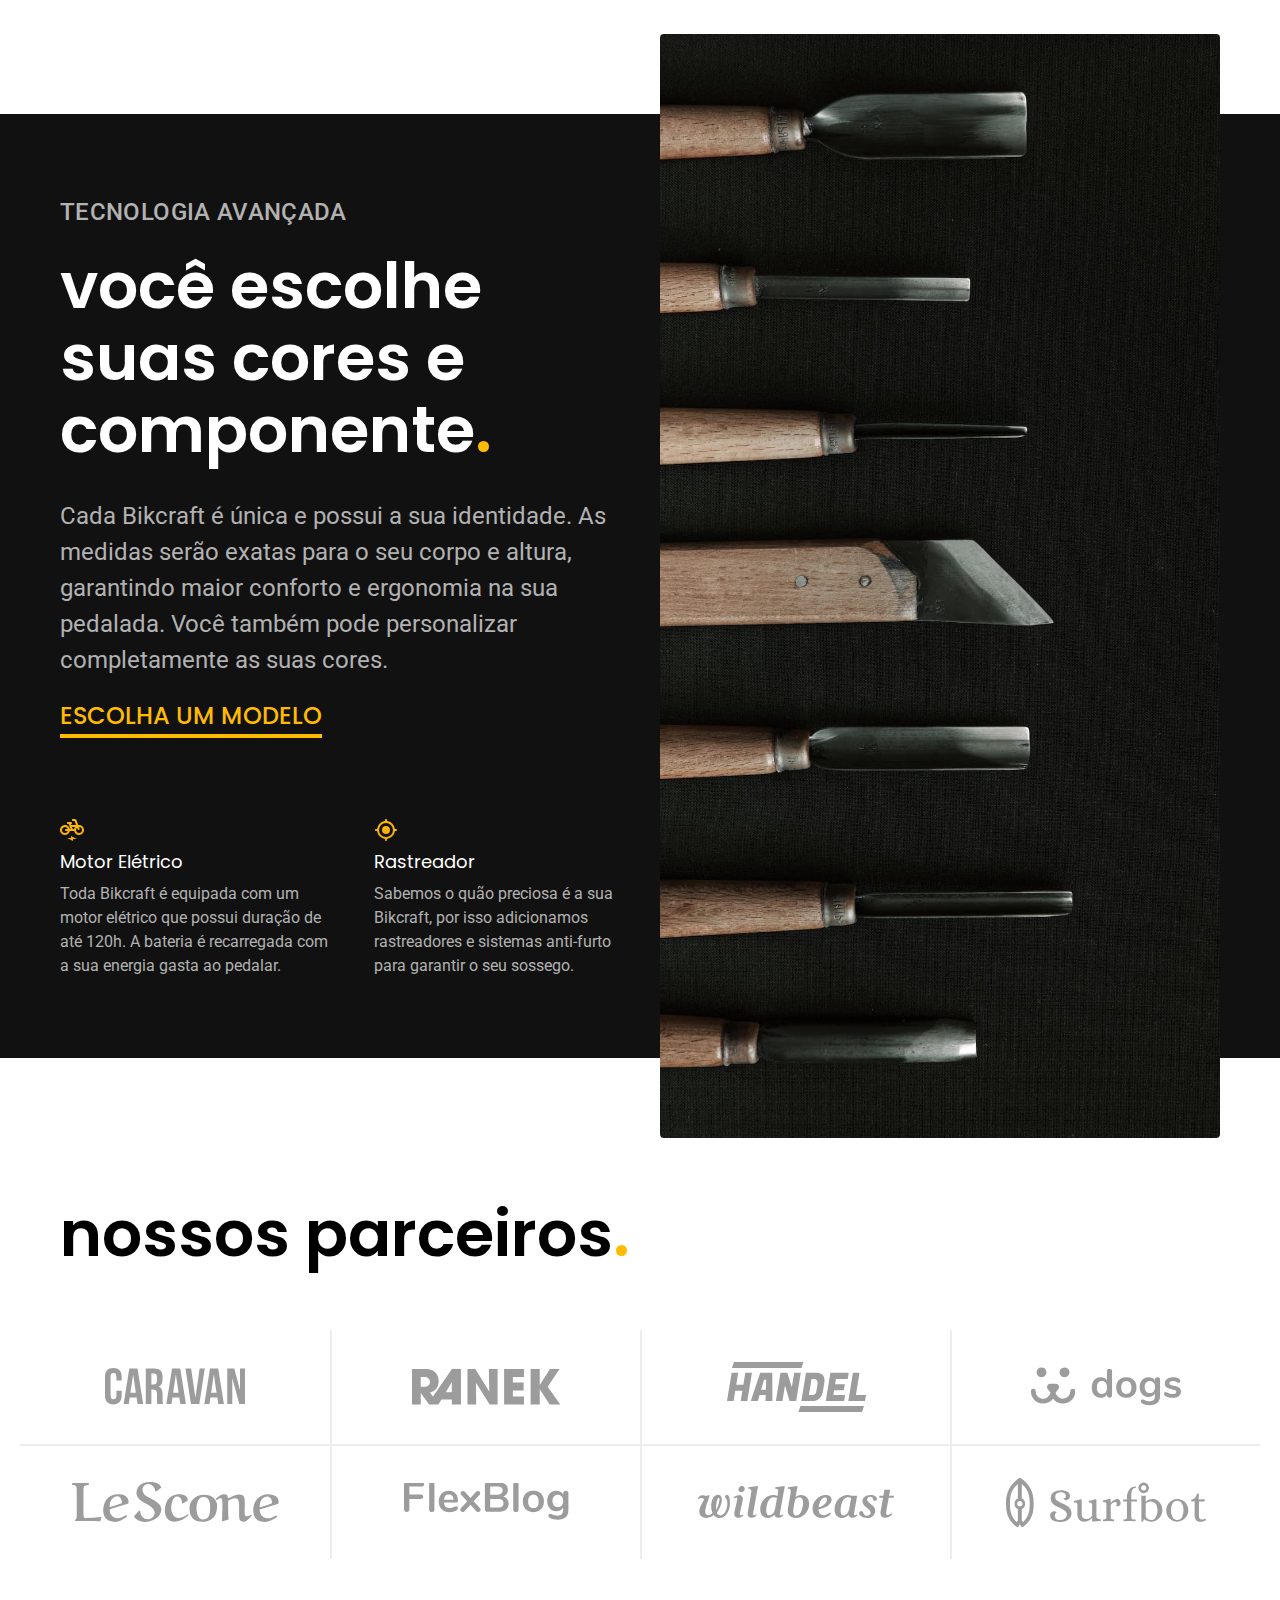
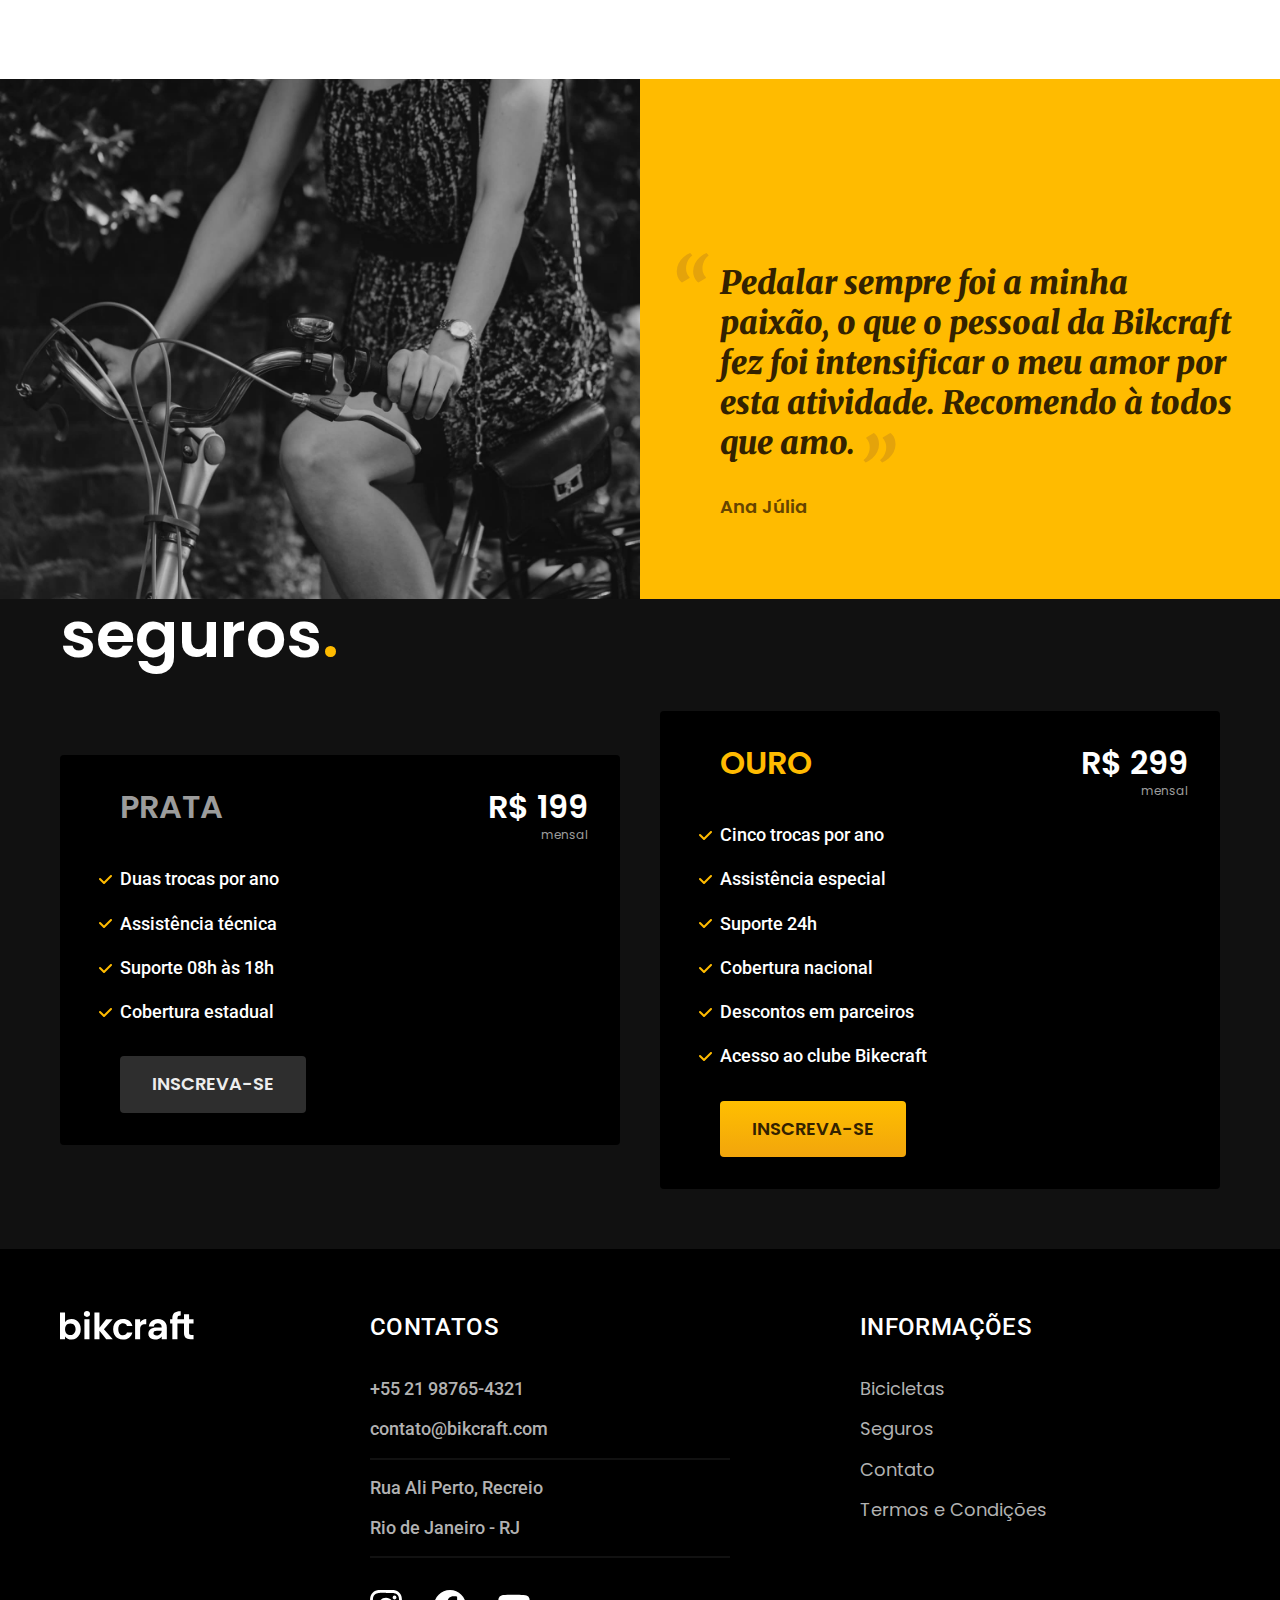
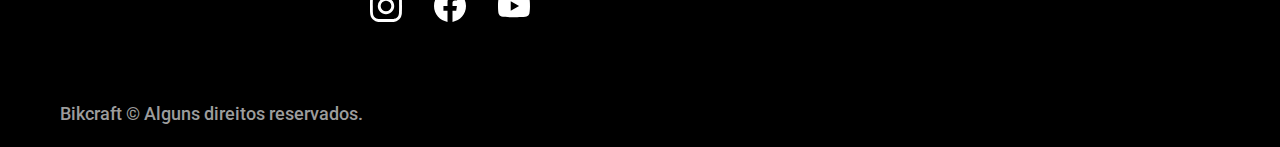
==== commit 68fae7da: "active menu current page JS" ====
--- a/index.html
+++ b/index.html
@@ -7,6 +7,7 @@
   <meta name="viewport" content="width=device-width, initial-scale=1.0">
   <meta name="description" content="Bicicletas elétricas de alta precisão e qualidade, feitas sob medida para você. Explore o mundo na sua velocidade com a Bikcraft.">
   <title>Bikcraft - Bicicletas Elétricas</title>
+  <link rel="preload" href="./css/style.css" as="style">
   <link rel="stylesheet" href="./css/style.css">
   <link rel="preconnect" href="https://fonts.googleapis.com">
   <link rel="preconnect" href="https://fonts.gstatic.com" crossorigin>
@@ -18,7 +19,7 @@
   <header class="header-bg">
     <div class="header container">
       <a href="./">
-        <img src="./img/bikcraft.svg" alt="Bikcraft">
+        <img src="./img/bikcraft.svg" width="136" height="32" alt="Bikcraft">
       </a>
       <nav aria-label="primaria">
         <ul class="header-menu font-1-m">
@@ -38,9 +39,11 @@
         <p class="font-2-l">Bicicletas elétricas de alta precisão e qualidade, feitas sob medida para você. Explore o mundo na sua velocidade com a Bikcraft.</p>
         <a class="botao" href="./bicicletas.html">Escolha a sua</a>
       </div>
-      <div class="intro-img">
-        <img src="./img/fotos/introducao.jpg" alt="Bicileta elétrica preta">
-      </div>
+      <picture>
+        <source media="(max-width 900px)" srcset="./img/bicicletas/nimbus.jpg">
+        <img src="./img/fotos/introducao.jpg" width="1280" height="1600" alt="Bicileta elétrica preta">
+      </picture>
+
     </div>
   </main>
 
@@ -50,7 +53,7 @@
     <ul>
       <li>
         <a href="./bicycles/magic.html">
-          <img src="./img/bicicletas/magic-home.jpg" alt="bicicleta preta">
+          <img src="./img/bicicletas/magic-home.jpg" width="920" height="1040" alt="bicicleta preta">
           <h3 class="font-1-xl">Magic Might</h3>
           <span class="font-2-m cor-8">R$ 2499</span>
         </a>
@@ -58,7 +61,7 @@
 
       <li>
         <a href="./bicycles/nimbus.html">
-          <img src="./img/bicicletas/nimbus-home.jpg" alt="bicicleta preta">
+          <img src="./img/bicicletas/nimbus-home.jpg" width="920" height="1040" alt="bicicleta preta">
           <h3 class="font-1-xl">Nimbus Stark</h3>
           <span class="font-2-m cor-8">R$ 4999</span>
         </a>
@@ -66,7 +69,7 @@
 
       <li>
         <a href="./bicycles/nebula.html">
-          <img src="./img/bicicletas/nebula-home.jpg" alt="bicicleta preta">
+          <img src="./img/bicicletas/nebula-home.jpg" width="920" height="1040" alt="bicicleta preta">
           <h3 class="font-1-xl">Nebula Cosmic</h3>
           <span class="font-2-m cor-8">R$ 3999</span>
         </a>
@@ -87,14 +90,14 @@
         <a class="link" href="./bicicletas.html">Escolha um modelo</a>
         <div class="tecnology-advantages">
           <div>
-            <img src="./img/icones/eletrica.svg" alt="">
+            <img src="./img/icones/eletrica.svg" width="24" height="24" alt="">
             <h3 class="font-1-m cor-0">Motor Elétrico</h3>
             <p class="font-2-s cor-5">
               Toda Bikcraft é equipada com um motor elétrico que possui duração de até 120h. A bateria é recarregada com a sua energia gasta ao pedalar.
             </p>
           </div>
           <div>
-            <img src="./img/icones/rastreador.svg" alt="">
+            <img src="./img/icones/rastreador.svg" width="24" height="24" alt="">
             <h3 class="font-1-m cor-0">Rastreador</h3>
             <p class="font-2-s cor-5">
               Sabemos o quão preciosa é a sua Bikcraft, por isso adicionamos rastreadores e sistemas anti-furto para garantir o seu sossego.
@@ -103,7 +106,7 @@
         </div>
       </div>
       <div class="tecnology-image">
-        <img src="./img/fotos/tecnologia.jpg" alt="ferramentas para construção das bicicletas">
+        <img src="./img/fotos/tecnologia.jpg" width="1200" height="1920" alt="ferramentas para construção das bicicletas">
       </div>
     </div>
   </article>
@@ -111,20 +114,20 @@
   <section class="partners" aria-label="Nossos Parceiros">
     <h2 class="container font-1-xxl">nossos parceiros<span class="cor-p1">.</span></h2>
     <ul>
-      <li><img src="./img/parceiros/caravan.svg" alt="Caravan"></li>
-      <li><img src="./img/parceiros/ranek.svg" alt="Ranek"></li>
-      <li><img src="./img/parceiros/handel.svg" alt="Handel"></li>
-      <li><img src="./img/parceiros/dogs.svg" alt="Dogs"></li>
-      <li><img src="./img/parceiros/lescone.svg" alt="Lescone"></li>
-      <li><img src="./img/parceiros/flexblog.svg" alt="Flexblog"></li>
-      <li><img src="./img/parceiros/wildbeast.svg" alt="Wildbeast"></li>
-      <li><img src="./img/parceiros/surfbot.svg" alt="Surfbot"></li>
+      <li><img src="./img/parceiros/caravan.svg" width="140" height="38" alt="Caravan"></li>
+      <li><img src="./img/parceiros/ranek.svg" width="149" height="36" alt="Ranek"></li>
+      <li><img src="./img/parceiros/handel.svg" width="139" height="50" alt="Handel"></li>
+      <li><img src="./img/parceiros/dogs.svg" width="152" height="39" alt="Dogs"></li>
+      <li><img src="./img/parceiros/lescone.svg" width="208" height="41" alt="Lescone"></li>
+      <li><img src="./img/parceiros/flexblog.svg" width="165" height="38" alt="Flexblog"></li>
+      <li><img src="./img/parceiros/wildbeast.svg" width="196" height="34" alt="Wildbeast"></li>
+      <li><img src="./img/parceiros/surfbot.svg" width="200" height="49" alt="Surfbot"></li>
     </ul>
   </section>
 
   <section class="testimonial" aria-label="Depoimentos">
     <div>
-      <img src="./img/fotos/depoimento.jpg" alt="Pessoa pedalando bicleta Bikecraft">
+      <img src="./img/fotos/depoimento.jpg" width="1560" height="1360" alt="Pessoa pedalando bicleta Bikecraft">
     </div>
     <div class="testimonial-content">
       <blockquote class="font-1-xl cor-p5">
@@ -166,7 +169,7 @@
 
   <footer class="footer-bg">
     <div class="footer container">
-      <img src="./img/bikcraft.svg" alt="Bikecraft">
+      <img src="./img/bikcraft.svg" width="136" height="32" alt="Bikecraft">
       <div class="footer-contact">
         <h3 class="font-2-l-b cor-0">Contatos</h3>
         <ul class="font-2-m cor-5">
@@ -177,13 +180,13 @@
         </ul>
         <div class="footer-social">
           <a href="https://www.instagram.com">
-            <img src="./img/redes/instagram.svg" alt="Logo Instagram">
+            <img src="./img/redes/instagram.svg" width="32" height="32" alt="Logo Instagram">
           </a>
           <a href="https://www.facebook.com">
-            <img src="./img/redes/facebook.svg" alt="Logo facebook">
+            <img src="./img/redes/facebook.svg" width="32" height="32" alt="Logo facebook">
           </a>
           <a href="https://www.youtube.com">
-            <img src="./img/redes/youtube.svg" alt="Logo Youtube">
+            <img src="./img/redes/youtube.svg" width="32" height="32" alt="Logo Youtube">
           </a>
         </div>
       </div>
@@ -201,7 +204,7 @@
       <p class="footer-copy font-2-m cor-6">Bikcraft © Alguns direitos reservados.</p>
     </div>
   </footer>
-
+  <script src="./js/script.js"></script>
 </body>
 
 </html>--- a/css/style.css
+++ b/css/style.css
@@ -5,6 +5,7 @@
 @import './utilities/components.css';
 @import './utilities/typography.css';
 @import './utilities/colors.css';
+@import './utilities/form.css';
 
 /********************** HOME *********************/
 @import './home/introduction.css';
@@ -14,6 +15,21 @@
 
 /********************** BICYCLES *********************/
 @import './bicycle/bicycle-list.css';
+@import './bicycle/bicycles.css';
+@import './bicycle/bicycle.css';
+@import './bicycle/insurance-bicycle.css';
 
 /********************** INSURANCES *********************/
 @import './insurance/insurance.css';
+@import './insurance/advantages.css';
+@import './insurance/questions.css';
+
+/********************** CONTACT *********************/
+@import './contact/contact.css';
+@import './contact/stores.css';
+
+/********************** BUDGET *********************/
+@import './budget/budget.css';
+
+/********************** TERMS *********************/
+@import './terms/terms.css';
--- a/css/style.css
+++ b/css/style.css
@@ -5,6 +5,7 @@
 @import './utilities/components.css';
 @import './utilities/typography.css';
 @import './utilities/colors.css';
+@import './utilities/form.css';
 
 /********************** HOME *********************/
 @import './home/introduction.css';
@@ -14,6 +15,21 @@
 
 /********************** BICYCLES *********************/
 @import './bicycle/bicycle-list.css';
+@import './bicycle/bicycles.css';
+@import './bicycle/bicycle.css';
+@import './bicycle/insurance-bicycle.css';
 
 /********************** INSURANCES *********************/
 @import './insurance/insurance.css';
+@import './insurance/advantages.css';
+@import './insurance/questions.css';
+
+/********************** CONTACT *********************/
+@import './contact/contact.css';
+@import './contact/stores.css';
+
+/********************** BUDGET *********************/
+@import './budget/budget.css';
+
+/********************** TERMS *********************/
+@import './terms/terms.css';
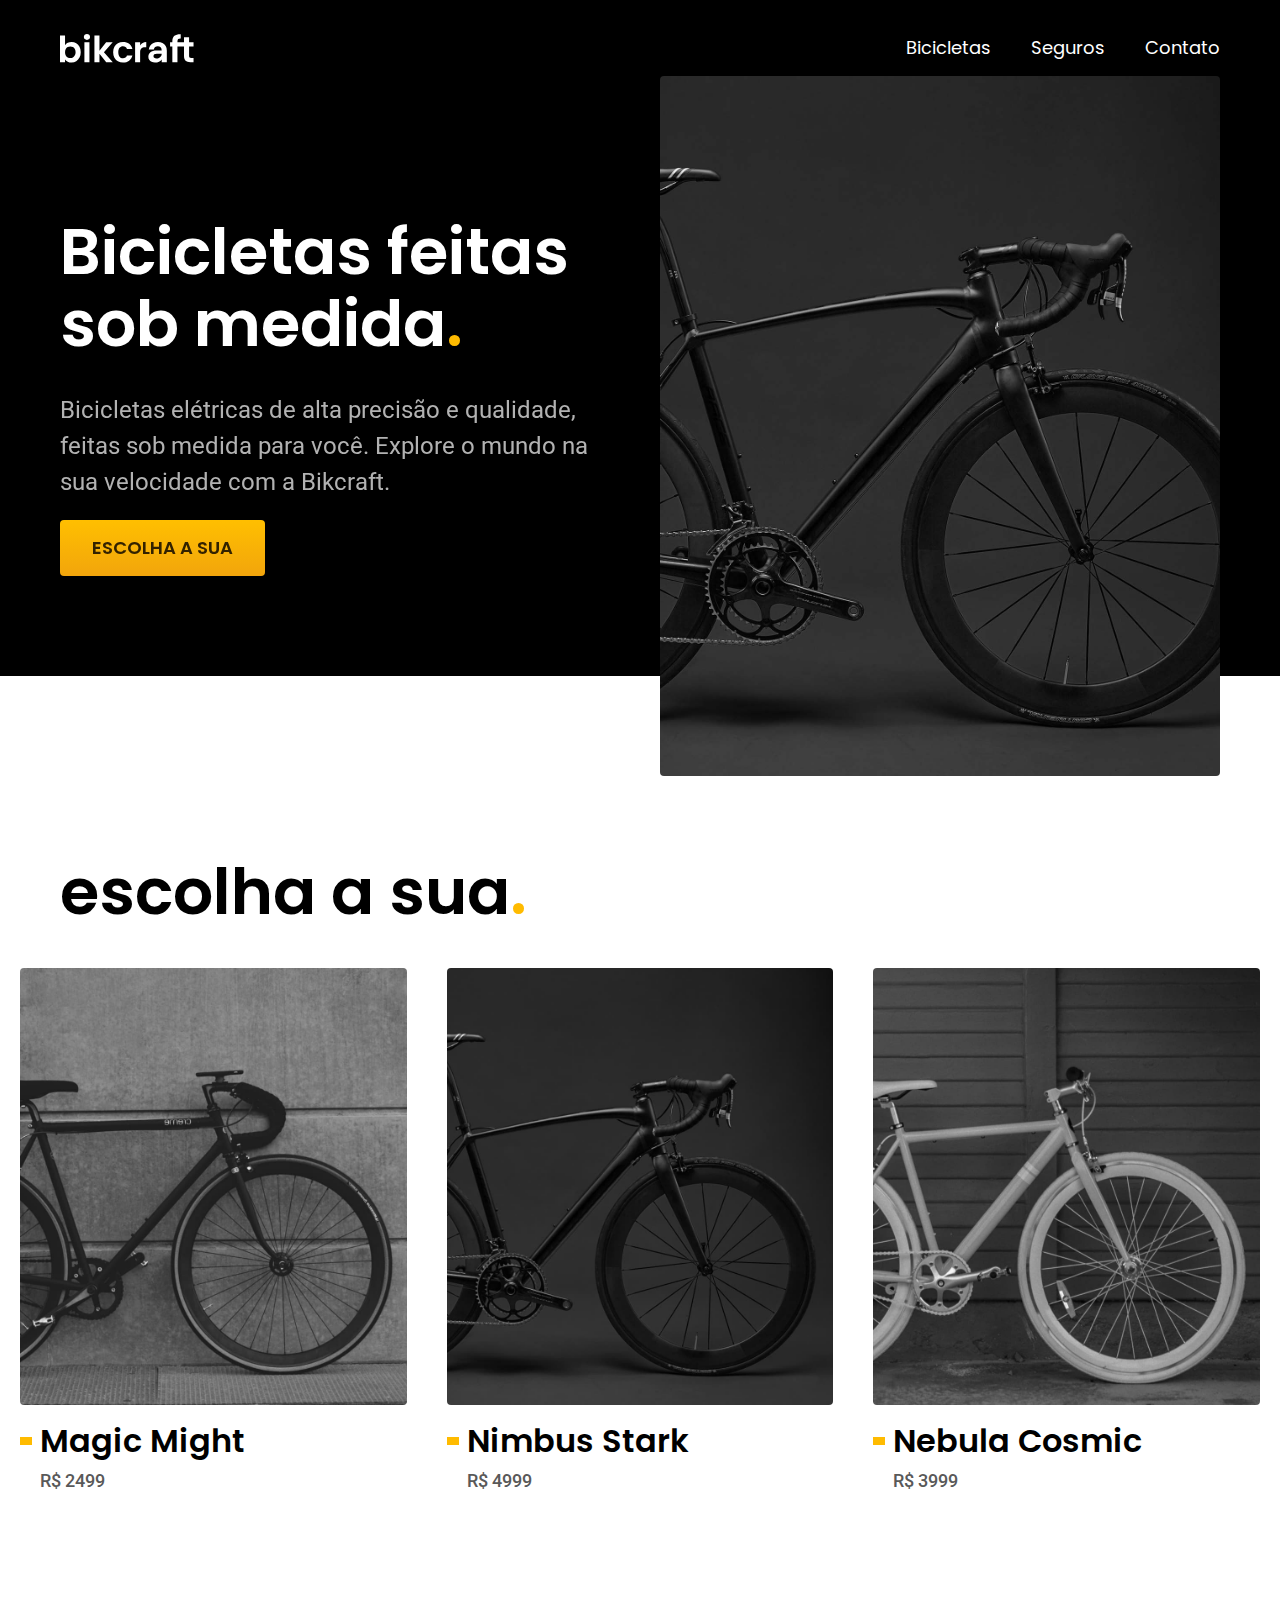
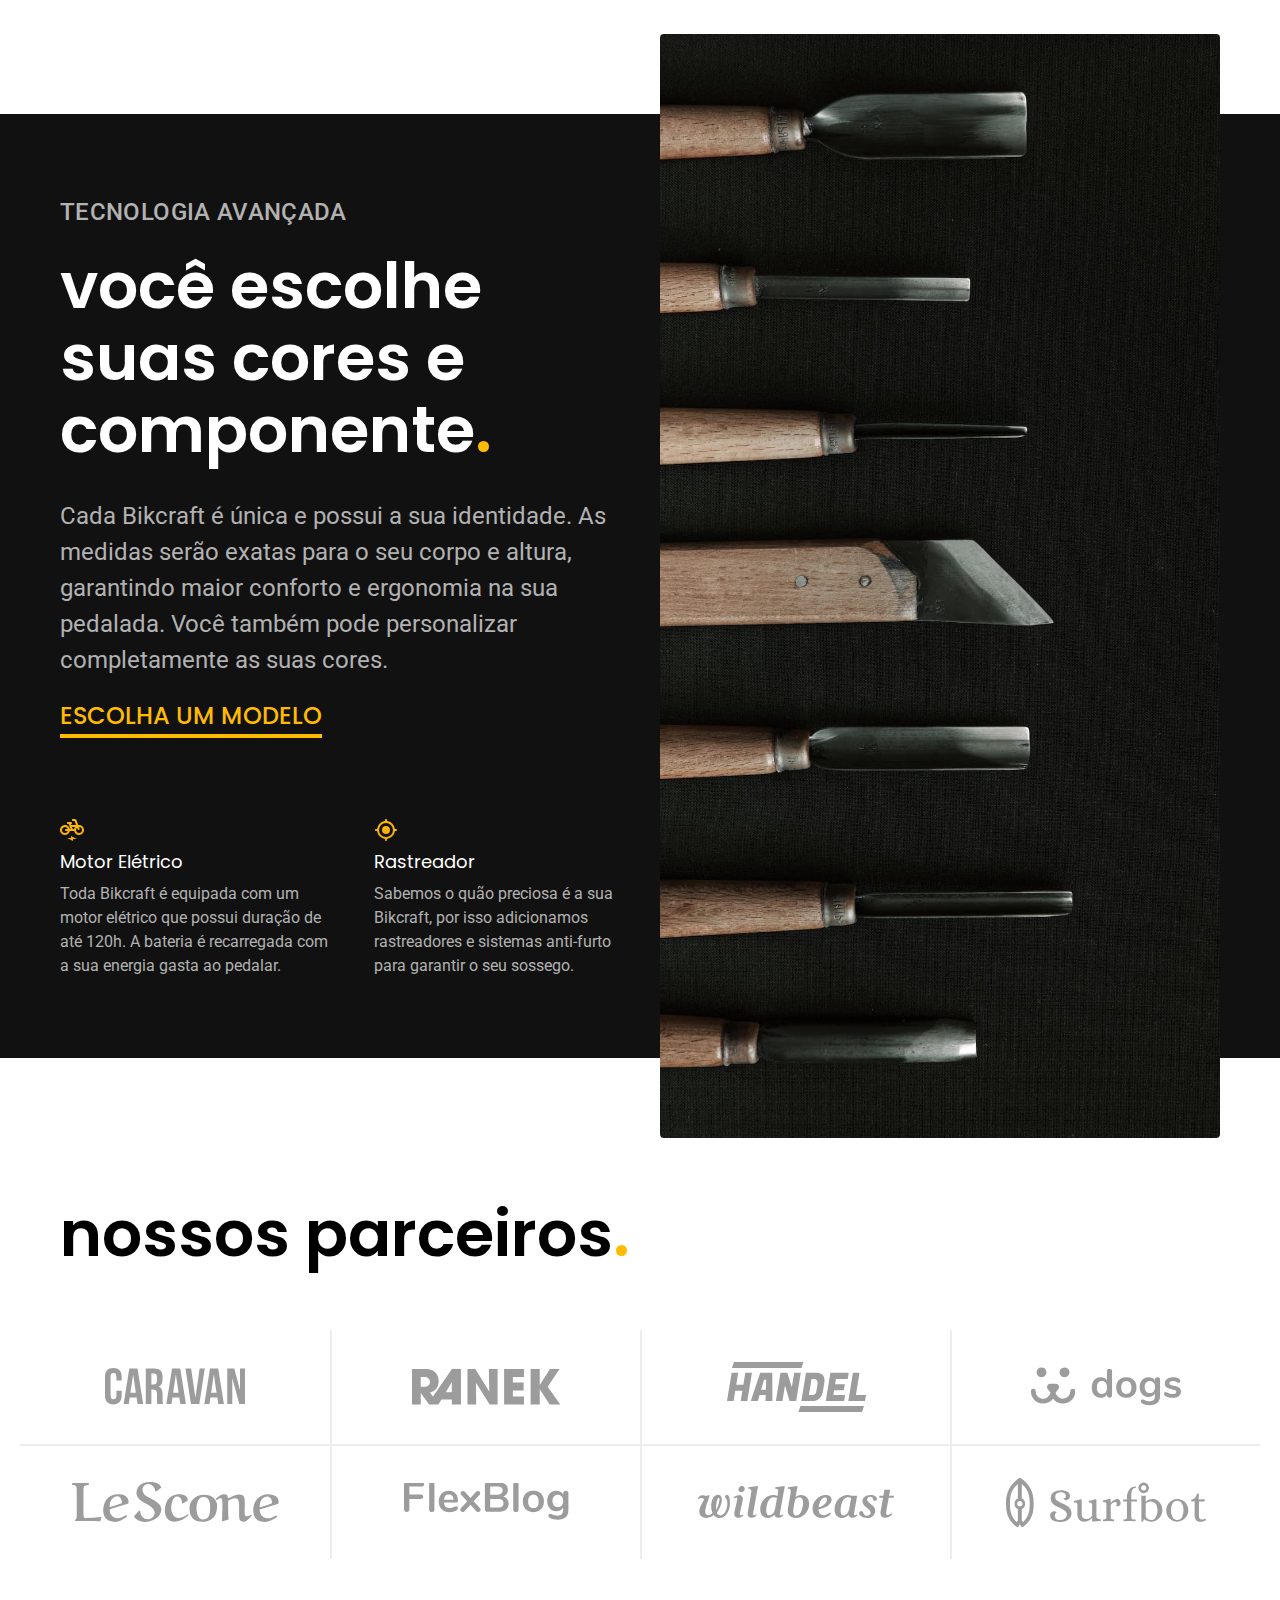
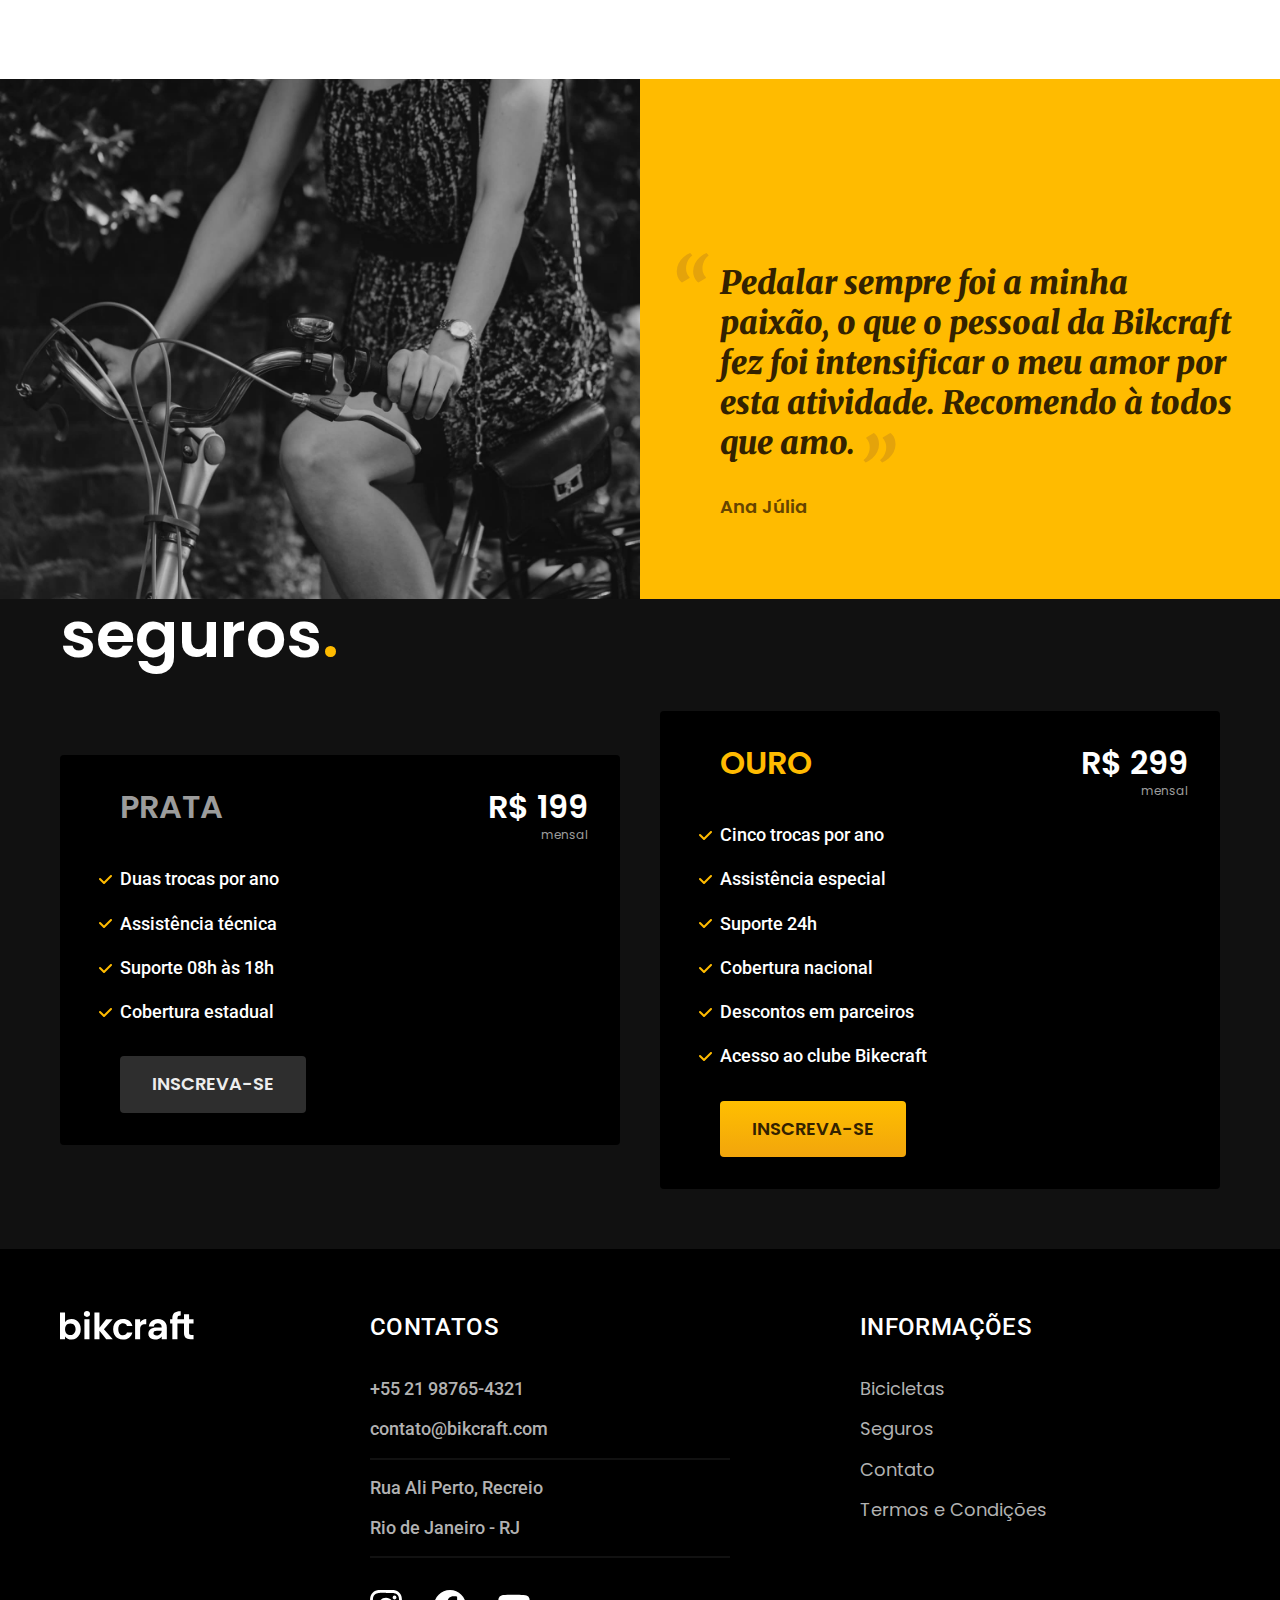
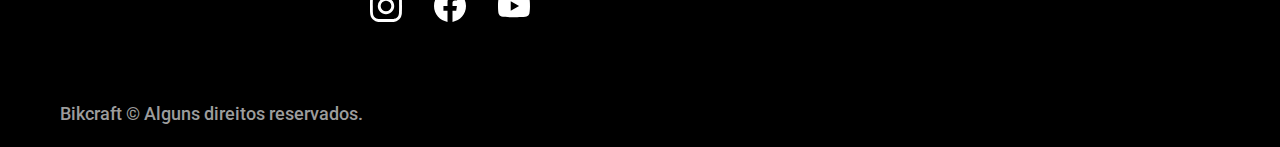
==== commit 6e4c4d12: "js done" ====
--- a/index.html
+++ b/index.html
@@ -12,6 +12,7 @@
   <link rel="preconnect" href="https://fonts.googleapis.com">
   <link rel="preconnect" href="https://fonts.gstatic.com" crossorigin>
   <link href="https://fonts.googleapis.com/css2?family=Merriweather:ital,wght@1,900&family=Poppins:ital,wght@0,400;1,600&family=Roboto:wght@400;500&display=swap" rel="stylesheet">
+  <script>document.documentElement.classList.add('js');</script>
 </head>
 
 <body>
@@ -34,12 +35,12 @@
   <main class="intro-bg">
     <div class="intro container">
       <div class="intro-conteudo">
-        <h1 class="font-1-xxl">Bicicletas feitas sob medida<span>.</span>
+        <h1 class="font-1-xxl fadeInDown" data-anime="200">Bicicletas feitas sob medida<span>.</span>
         </h1>
-        <p class="font-2-l">Bicicletas elétricas de alta precisão e qualidade, feitas sob medida para você. Explore o mundo na sua velocidade com a Bikcraft.</p>
-        <a class="botao" href="./bicicletas.html">Escolha a sua</a>
-      </div>
-      <picture>
+        <p class="font-2-l cor-5 fadeInDown" data-anime="400">Bicicletas elétricas de alta precisão e qualidade, feitas sob medida para você. Explore o mundo na sua velocidade com a Bikcraft.</p>
+        <a class="botao fadeInDown" data-anime="600" href="./bicicletas.html">Escolha a sua</a>
+      </div>
+      <picture class="fadeInDown" data-anime="800">
         <source media="(max-width 900px)" srcset="./img/bicicletas/nimbus.jpg">
         <img src="./img/fotos/introducao.jpg" width="1280" height="1600" alt="Bicileta elétrica preta">
       </picture>
@@ -204,6 +205,7 @@
       <p class="footer-copy font-2-m cor-6">Bikcraft © Alguns direitos reservados.</p>
     </div>
   </footer>
+  <script src="./js/plugins/simple-anime.js"></script>
   <script src="./js/script.js"></script>
 </body>
 
--- a/css/style.css
+++ b/css/style.css
@@ -5,6 +5,7 @@
 @import './utilities/components.css';
 @import './utilities/typography.css';
 @import './utilities/colors.css';
+@import './utilities/animation.css';
 @import './utilities/form.css';
 
 /********************** HOME *********************/
--- a/css/style.css
+++ b/css/style.css
@@ -5,6 +5,7 @@
 @import './utilities/components.css';
 @import './utilities/typography.css';
 @import './utilities/colors.css';
+@import './utilities/animation.css';
 @import './utilities/form.css';
 
 /********************** HOME *********************/
